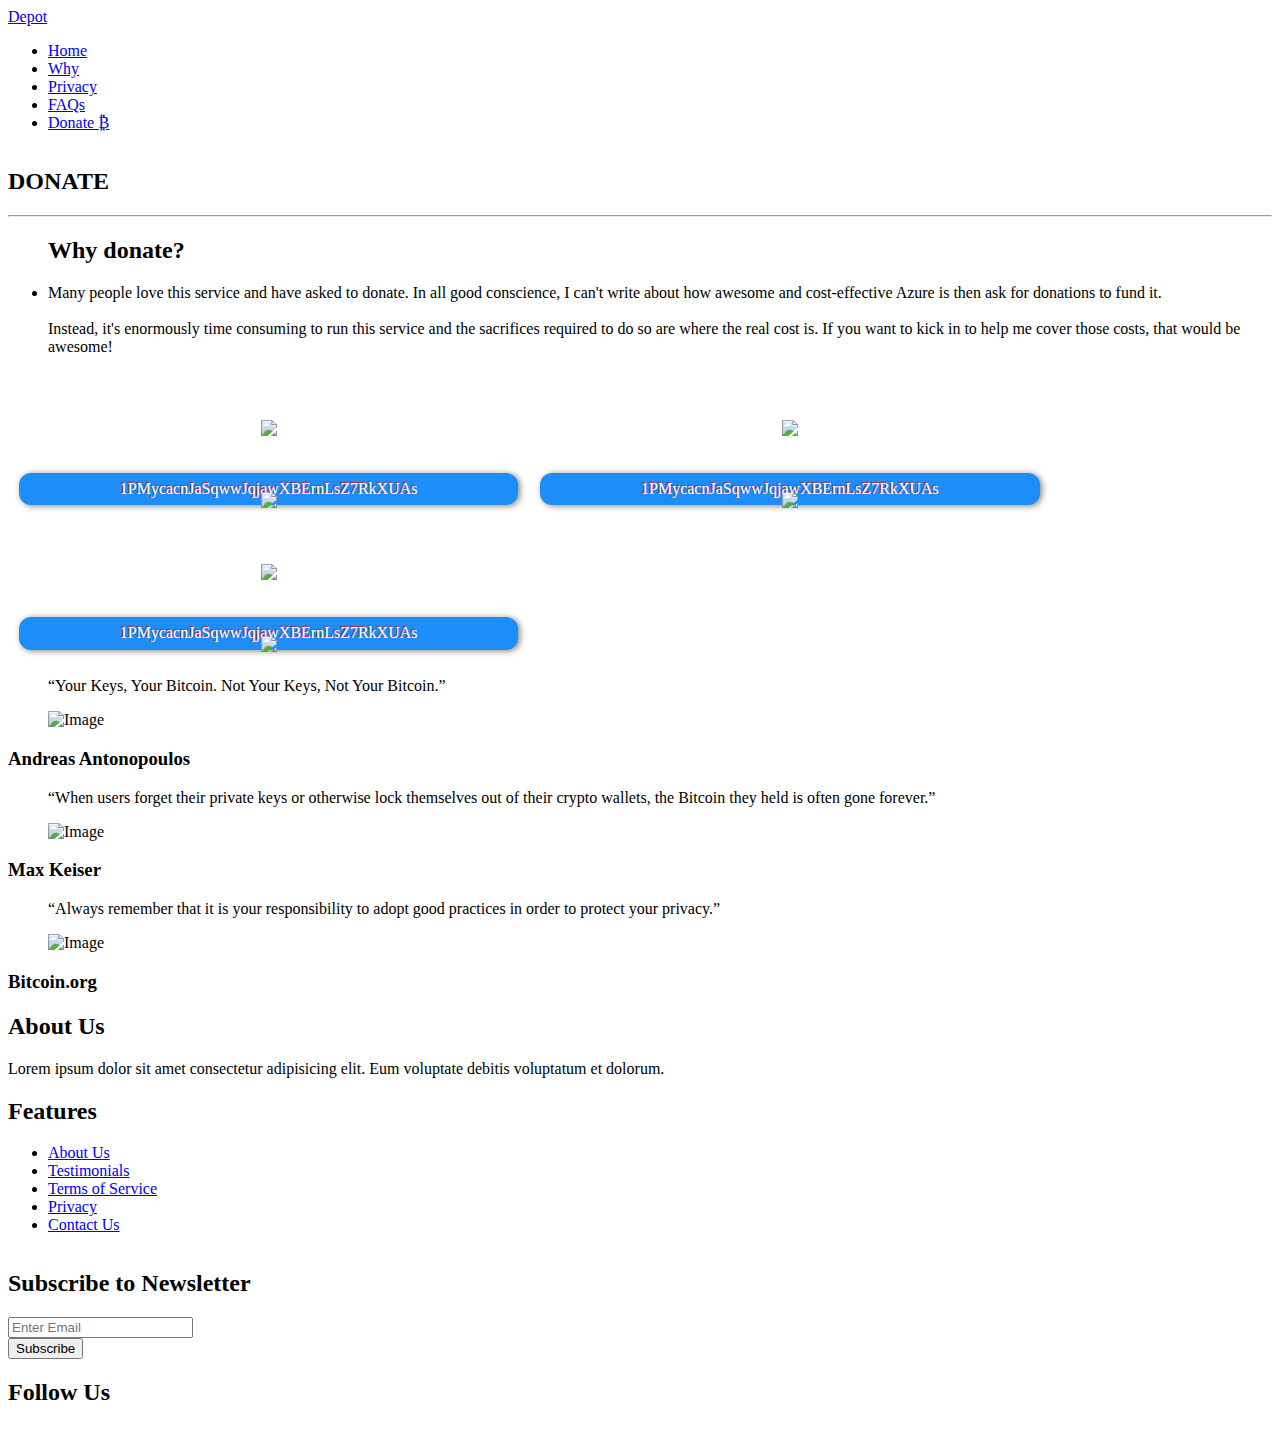
==== Donate.html @ 4fc1529d "commit donate.html" ====
<!doctype html>
<html lang="en">

  <head>
    <title>Depot &mdash;Website Template by Colorlib</title>
    <meta charset="utf-8">
    <meta name="viewport" content="width=device-width, initial-scale=1, shrink-to-fit=no">
    

    <link href="https://fonts.googleapis.com/css?family=Raleway:200,400,700&display=swap" rel="stylesheet">

    <link rel="stylesheet" href="fonts/icomoon/style.css">

    <link rel="stylesheet" href="css/bootstrap.min.css">
    <link rel="stylesheet" href="css/jquery.fancybox.min.css">
    <link rel="stylesheet" href="css/owl.carousel.min.css">
    <link rel="stylesheet" href="css/owl.theme.default.min.css">
    <link rel="stylesheet" href="fonts/flaticon/font/flaticon.css">
    <link rel="stylesheet" href="css/aos.css">

    <!-- MAIN CSS -->
    <link rel="stylesheet" href="css/style.css">


<style> 
.stitched {
   padding: 2px;
   margin: -35px;
   background: #1D8DF9;
   color: #fff;
   font-size: 16px;
   font-weight: bold;
   line-height: 1.3em;
   
   border-radius: 8px;
   box-shadow: 0 0 0 4px #1D8DF9, 2px 1px 6px 4px rgba(10, 10, 0, 0.5);
   text-shadow: -1px -1px #aa3030;
   font-weight: normal;
}

.column {
  float: left;
  width: 33.33%;
  padding: 50px;
  text-align: center;
}

.column img {
  margin-top: -130px;
}


.row:after {
  content: "";
  display: table;
  clear: both;
}
</style>
  </head>


  <body data-spy="scroll" data-target=".site-navbar-target" data-offset="300">

    

    <div class="site-wrap" id="donate">

      <div class="site-mobile-menu site-navbar-target">
        <div class="site-mobile-menu-header">
          <div class="site-mobile-menu-close mt-3">
            <span class="icon-close2 js-menu-toggle"></span>
          </div>
        </div>
        <div class="site-mobile-menu-body"></div>
      </div>

      <header class="site-navbar js-sticky-header site-navbar-target" role="banner">

        <div class="container">
          <div class="row align-items-center position-relative">


            <div class="site-logo">
              <a href="index.html" class="text-black"><span class="text-primary">Depot</a>
            </div>

            <div class="col-12">
              <nav class="site-navigation text-right ml-auto " role="navigation">

                <ul class="site-menu main-menu js-clone-nav ml-auto d-none d-lg-block">
                  <li><a href="index.html" class="nav-link">Home</a></li>


                  <li>
                    <a href="why.html" class="nav-link">Why</a>
                    
                  </li>

                  <li><a href="privacy.html" class="nav-link">Privacy</a></li>

                  <li><a href="FAQs.html" class="nav-link">FAQs</a></li>

                  <li><a href="#donate" class="nav-link">Donate &#8383 </a> <i class="fa fa-bitcoin"></i> </li>
                </ul>
              </nav>

            </div>

            <div class="toggle-button d-inline-block d-lg-none"><a href="#" class="site-menu-toggle py-5 js-menu-toggle text-black"><span class="icon-menu h3"></span></a></div>

          </div>
        </div>

      </header>


	<div class="container">

            <div class="col-lg-11 mr-auto p-lg-5 mt-4 mt-lg-0 order-lg-1" data-aos="fade-right" data-aos-delay="">



		<h2 class="mb-4 text-black">DONATE</h2>

		<hr>
		<ul class="ul-check primary list-unstyled mt-5">
		<h2 class="mb-4 text-black">Why donate?</h2>
                <li>Many people love this service and have asked to donate. In all good conscience, I can't write about how awesome and cost-effective Azure is then ask for donations to fund it.
		</br>
		</br>
		Instead, it's enormously time consuming to run this service and the sacrifices required to do so are where the real cost is. If you want to kick in to help me cover those costs, that would be awesome!

		</li>
  

          </div>

		<div class="row"> 
		  <div class="column">
		  <img src="images/img_snow.jpg" style="width:50%">
		</br>
		</br>
		</br>
		</br>
		  <img src="images/bitcoin.jpg" style="width:50%">
		<div class="stitched">

		1PMycacnJaSqwwJqjawXBErnLsZ7RkXUAs

		</div>
		  </div>
		  <div class="column">
		  <img src="images/img_snow.jpg" style="width:50%">
		</br>
		</br>
		</br>
		</br>
		  <img src="images/ethereum.jpg" style="width:50%">
		<div class="stitched">

		1PMycacnJaSqwwJqjawXBErnLsZ7RkXUAs

		</div>

		  </div>  
		  <div class="column">
		  <img src="images/img_snow.jpg" style="width:50%">
		</br>
		</br>
		</br>
		</br>
		  <img src="images/ripple.jpg" style="width:50%">
		<div class="stitched">

		1PMycacnJaSqwwJqjawXBErnLsZ7RkXUAs

		</div>
		</div>
		  </div>
		</div>

            </div>





      <div class="site-section bg-light block-13" id="Professional Advice" data-aos="fade">
        <div class="container">


          <div class="owl-carousel nonloop-block-13">
            <div>
              <div class="block-testimony-1 text-center">

                <blockquote class="mb-4">
                  <p>&ldquo;Your Keys, Your Bitcoin. Not Your Keys, Not Your Bitcoin.&rdquo;</p>
                </blockquote>

                <figure>
                  <img src="images/person_1.jpg" alt="Image" class="img-fluid rounded-circle mx-auto">
                </figure>
                <h3 class="font-size-20 text-black">Andreas Antonopoulos</h3>
              </div>
            </div>

            <div>
              <div class="block-testimony-1 text-center">
                <blockquote class="mb-4">
                  <p>&ldquo;When users forget their private keys or otherwise lock themselves out of their crypto wallets, the Bitcoin they held is often gone forever.&rdquo;</p>
                </blockquote>
                <figure>
                  <img src="images/person_2.jpg" alt="Image" class="img-fluid rounded-circle mx-auto">
                </figure>
                <h3 class="font-size-20 mb-4 text-black">Max Keiser</h3>

              </div>
            </div>

            <div>
              <div class="block-testimony-1 text-center">


                <blockquote class="mb-4">
                  <p>&ldquo;Always remember that it is your responsibility to adopt good practices in order to protect your privacy.&rdquo;</p>
                </blockquote>

                <figure>
                  <img src="images/person_3.jpg" alt="Image" class="img-fluid rounded-circle mx-auto">
                </figure>
                <h3 class="font-size-20 text-black">Bitcoin.org</h3>


              </div>
            </div>


          </div>

        </div>
      </div>

    



    <footer class="site-footer">
      <div class="container">
        <div class="row">
          <div class="col-md-6">
            <div class="row">
              <div class="col-md-7">
                <h2 class="footer-heading mb-4">About Us</h2>
                <p>Lorem ipsum dolor sit amet consectetur adipisicing elit. Eum voluptate debitis voluptatum et dolorum.</p>
              </div>
              <div class="col-md-4 ml-auto">
                <h2 class="footer-heading mb-4">Features</h2>
                <ul class="list-unstyled">
                  <li><a href="#">About Us</a></li>
                  <li><a href="#">Testimonials</a></li>
                  <li><a href="#">Terms of Service</a></li>
                  <li><a href="#">Privacy</a></li>
                  <li><a href="#">Contact Us</a></li>
                </ul>
              </div>

            </div>
          </div>
          <div class="col-md-4 ml-auto">

            <div class="mb-5">
              <h2 class="footer-heading mb-4">Subscribe to Newsletter</h2>
              <form action="#" method="post" class="footer-suscribe-form">
                <div class="input-group mb-3">
                  <input type="text" class="form-control border-secondary text-white bg-transparent" placeholder="Enter Email" aria-label="Enter Email" aria-describedby="button-addon2">
                  <div class="input-group-append">
                    <button class="btn btn-primary text-white" type="button" id="button-addon2">Subscribe</button>
                  </div>
                </div>
            </div>


            <h2 class="footer-heading mb-4">Follow Us</h2>
            <a href="#about-section" class="smoothscroll pl-0 pr-3"><span class="icon-facebook"></span></a>
            <a href="#" class="pl-3 pr-3"><span class="icon-twitter"></span></a>
            <a href="#" class="pl-3 pr-3"><span class="icon-instagram"></span></a>
            <a href="#" class="pl-3 pr-3"><span class="icon-linkedin"></span></a>
            </form>
          </div>
        </div>
        
    </footer>

    </div>

    <script src="js/jquery-3.3.1.min.js"></script>
    <script src="js/popper.min.js"></script>
    <script src="js/bootstrap.min.js"></script>
    <script src="js/owl.carousel.min.js"></script>
    <script src="js/jquery.sticky.js"></script>
    <script src="js/jquery.waypoints.min.js"></script>
    <script src="js/jquery.animateNumber.min.js"></script>
    <script src="js/jquery.fancybox.min.js"></script>
    <script src="js/jquery.easing.1.3.js"></script>
    <script src="js/aos.js"></script>

    <script src="js/main.js"></script>


  </body>

</html>
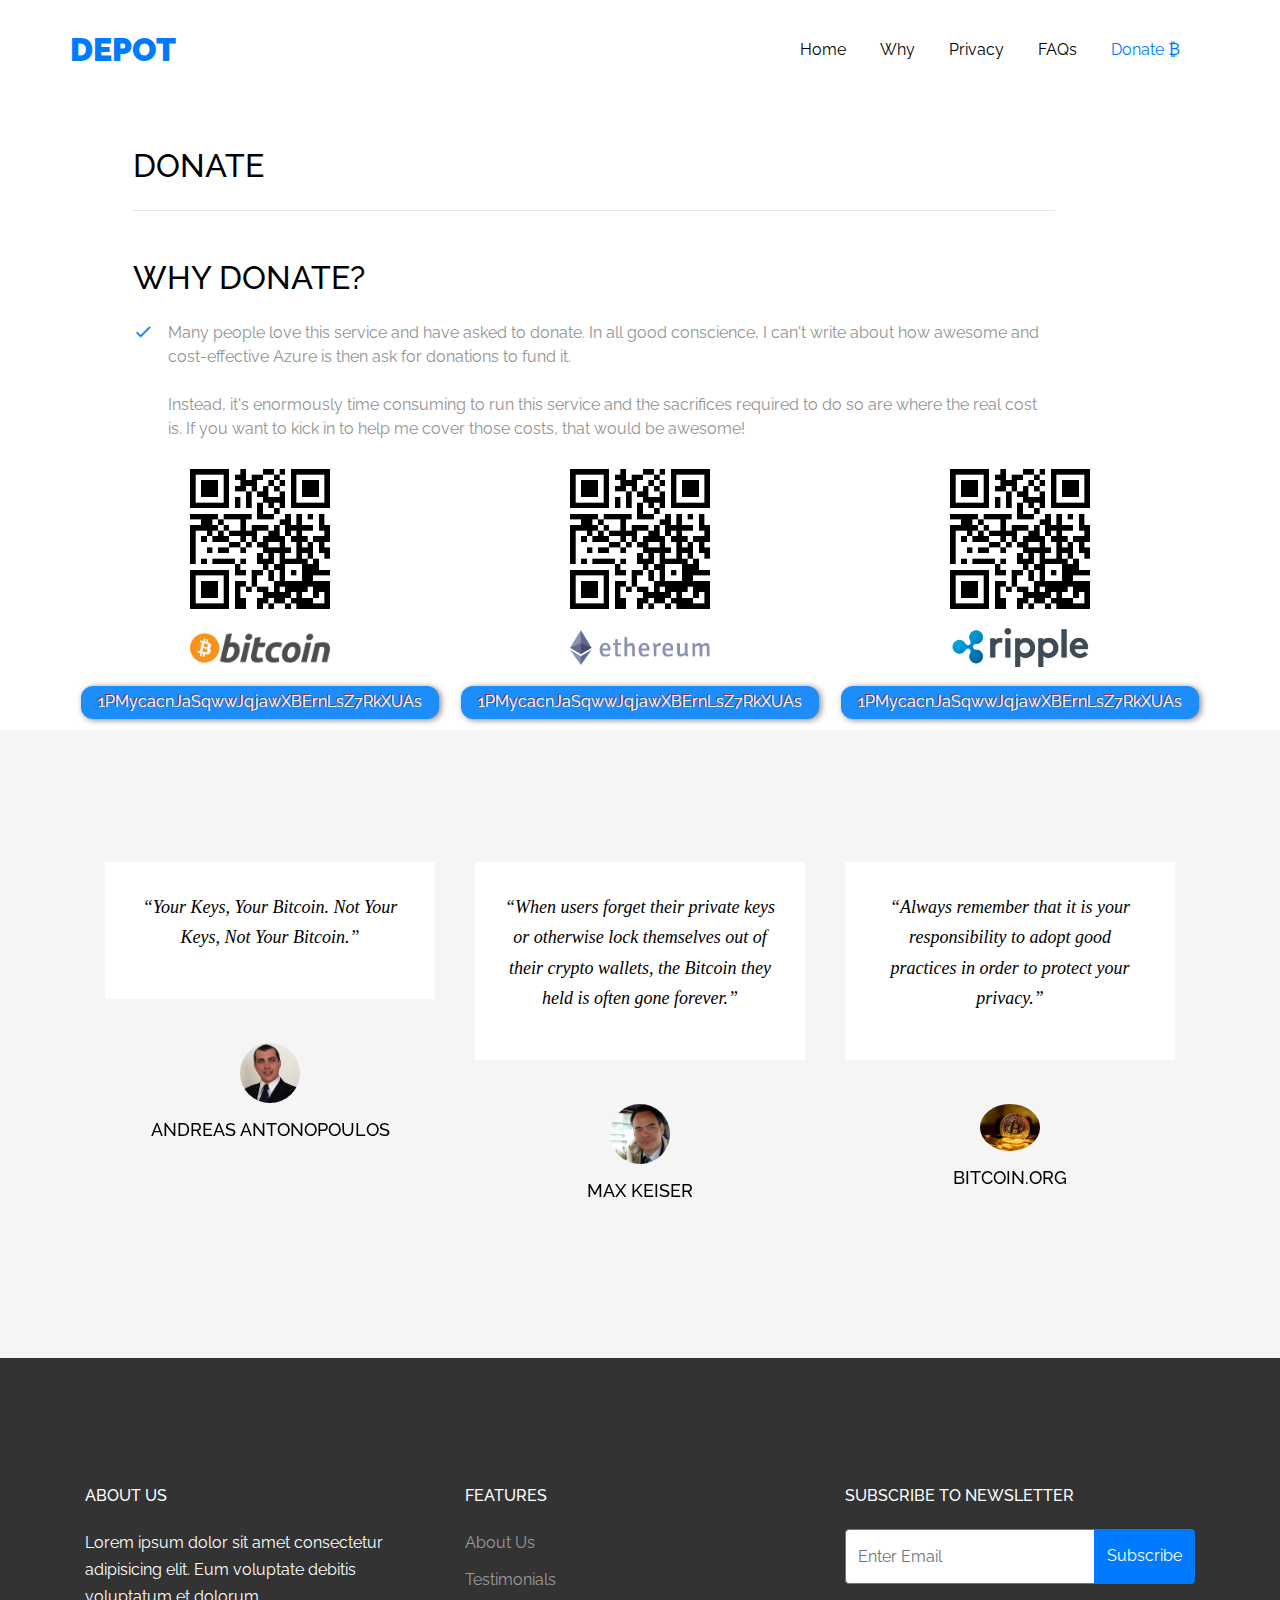
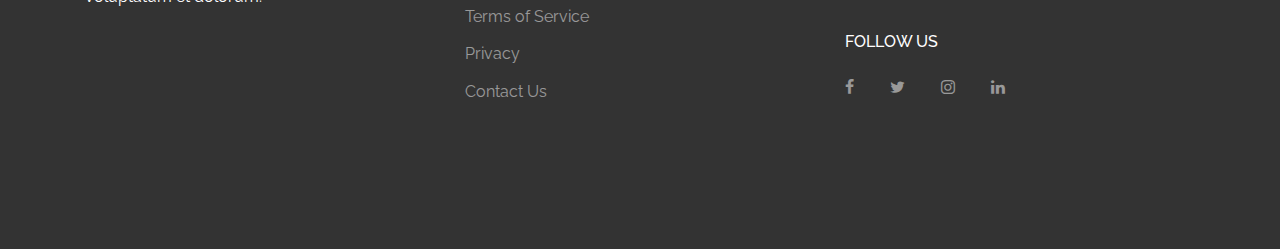
==== commit 00019621: "Add files via upload" ====
--- a/Donate.html
+++ b/Donate.html
@@ -1,315 +1,315 @@
-
-
-
-<!doctype html>
-<html lang="en">
-
-  <head>
-    <title>Depot &mdash;Website Template by Colorlib</title>
-    <meta charset="utf-8">
-    <meta name="viewport" content="width=device-width, initial-scale=1, shrink-to-fit=no">
-    
-
-    <link href="https://fonts.googleapis.com/css?family=Raleway:200,400,700&display=swap" rel="stylesheet">
-
-    <link rel="stylesheet" href="fonts/icomoon/style.css">
-
-    <link rel="stylesheet" href="css/bootstrap.min.css">
-    <link rel="stylesheet" href="css/jquery.fancybox.min.css">
-    <link rel="stylesheet" href="css/owl.carousel.min.css">
-    <link rel="stylesheet" href="css/owl.theme.default.min.css">
-    <link rel="stylesheet" href="fonts/flaticon/font/flaticon.css">
-    <link rel="stylesheet" href="css/aos.css">
-
-    <!-- MAIN CSS -->
-    <link rel="stylesheet" href="css/style.css">
-
-
-<style> 
-.stitched {
-   padding: 2px;
-   margin: -35px;
-   background: #1D8DF9;
-   color: #fff;
-   font-size: 16px;
-   font-weight: bold;
-   line-height: 1.3em;
-   
-   border-radius: 8px;
-   box-shadow: 0 0 0 4px #1D8DF9, 2px 1px 6px 4px rgba(10, 10, 0, 0.5);
-   text-shadow: -1px -1px #aa3030;
-   font-weight: normal;
-}
-
-.column {
-  float: left;
-  width: 33.33%;
-  padding: 50px;
-  text-align: center;
-}
-
-.column img {
-  margin-top: -130px;
-}
-
-
-.row:after {
-  content: "";
-  display: table;
-  clear: both;
-}
-</style>
-  </head>
-
-
-  <body data-spy="scroll" data-target=".site-navbar-target" data-offset="300">
-
-    
-
-    <div class="site-wrap" id="donate">
-
-      <div class="site-mobile-menu site-navbar-target">
-        <div class="site-mobile-menu-header">
-          <div class="site-mobile-menu-close mt-3">
-            <span class="icon-close2 js-menu-toggle"></span>
-          </div>
-        </div>
-        <div class="site-mobile-menu-body"></div>
-      </div>
-
-      <header class="site-navbar js-sticky-header site-navbar-target" role="banner">
-
-        <div class="container">
-          <div class="row align-items-center position-relative">
-
-
-            <div class="site-logo">
-              <a href="index.html" class="text-black"><span class="text-primary">Depot</a>
-            </div>
-
-            <div class="col-12">
-              <nav class="site-navigation text-right ml-auto " role="navigation">
-
-                <ul class="site-menu main-menu js-clone-nav ml-auto d-none d-lg-block">
-                  <li><a href="index.html" class="nav-link">Home</a></li>
-
-
-                  <li>
-                    <a href="why.html" class="nav-link">Why</a>
-                    
-                  </li>
-
-                  <li><a href="privacy.html" class="nav-link">Privacy</a></li>
-
-                  <li><a href="FAQs.html" class="nav-link">FAQs</a></li>
-
-                  <li><a href="#donate" class="nav-link">Donate &#8383 </a> <i class="fa fa-bitcoin"></i> </li>
-                </ul>
-              </nav>
-
-            </div>
-
-            <div class="toggle-button d-inline-block d-lg-none"><a href="#" class="site-menu-toggle py-5 js-menu-toggle text-black"><span class="icon-menu h3"></span></a></div>
-
-          </div>
-        </div>
-
-      </header>
-
-
-	<div class="container">
-
-            <div class="col-lg-11 mr-auto p-lg-5 mt-4 mt-lg-0 order-lg-1" data-aos="fade-right" data-aos-delay="">
-
-
-
-		<h2 class="mb-4 text-black">DONATE</h2>
-
-		<hr>
-		<ul class="ul-check primary list-unstyled mt-5">
-		<h2 class="mb-4 text-black">Why donate?</h2>
-                <li>Many people love this service and have asked to donate. In all good conscience, I can't write about how awesome and cost-effective Azure is then ask for donations to fund it.
-		</br>
-		</br>
-		Instead, it's enormously time consuming to run this service and the sacrifices required to do so are where the real cost is. If you want to kick in to help me cover those costs, that would be awesome!
-
-		</li>
-  
-
-          </div>
-
-		<div class="row"> 
-		  <div class="column">
-		  <img src="images/img_snow.jpg" style="width:50%">
-		</br>
-		</br>
-		</br>
-		</br>
-		  <img src="images/bitcoin.jpg" style="width:50%">
-		<div class="stitched">
-
-		1PMycacnJaSqwwJqjawXBErnLsZ7RkXUAs
-
-		</div>
-		  </div>
-		  <div class="column">
-		  <img src="images/img_snow.jpg" style="width:50%">
-		</br>
-		</br>
-		</br>
-		</br>
-		  <img src="images/ethereum.jpg" style="width:50%">
-		<div class="stitched">
-
-		1PMycacnJaSqwwJqjawXBErnLsZ7RkXUAs
-
-		</div>
-
-		  </div>  
-		  <div class="column">
-		  <img src="images/img_snow.jpg" style="width:50%">
-		</br>
-		</br>
-		</br>
-		</br>
-		  <img src="images/ripple.jpg" style="width:50%">
-		<div class="stitched">
-
-		1PMycacnJaSqwwJqjawXBErnLsZ7RkXUAs
-
-		</div>
-		</div>
-		  </div>
-		</div>
-
-            </div>
-
-
-
-
-
-      <div class="site-section bg-light block-13" id="Professional Advice" data-aos="fade">
-        <div class="container">
-
-
-          <div class="owl-carousel nonloop-block-13">
-            <div>
-              <div class="block-testimony-1 text-center">
-
-                <blockquote class="mb-4">
-                  <p>&ldquo;Your Keys, Your Bitcoin. Not Your Keys, Not Your Bitcoin.&rdquo;</p>
-                </blockquote>
-
-                <figure>
-                  <img src="images/person_1.jpg" alt="Image" class="img-fluid rounded-circle mx-auto">
-                </figure>
-                <h3 class="font-size-20 text-black">Andreas Antonopoulos</h3>
-              </div>
-            </div>
-
-            <div>
-              <div class="block-testimony-1 text-center">
-                <blockquote class="mb-4">
-                  <p>&ldquo;When users forget their private keys or otherwise lock themselves out of their crypto wallets, the Bitcoin they held is often gone forever.&rdquo;</p>
-                </blockquote>
-                <figure>
-                  <img src="images/person_2.jpg" alt="Image" class="img-fluid rounded-circle mx-auto">
-                </figure>
-                <h3 class="font-size-20 mb-4 text-black">Max Keiser</h3>
-
-              </div>
-            </div>
-
-            <div>
-              <div class="block-testimony-1 text-center">
-
-
-                <blockquote class="mb-4">
-                  <p>&ldquo;Always remember that it is your responsibility to adopt good practices in order to protect your privacy.&rdquo;</p>
-                </blockquote>
-
-                <figure>
-                  <img src="images/person_3.jpg" alt="Image" class="img-fluid rounded-circle mx-auto">
-                </figure>
-                <h3 class="font-size-20 text-black">Bitcoin.org</h3>
-
-
-              </div>
-            </div>
-
-
-          </div>
-
-        </div>
-      </div>
-
-    
-
-
-
-    <footer class="site-footer">
-      <div class="container">
-        <div class="row">
-          <div class="col-md-6">
-            <div class="row">
-              <div class="col-md-7">
-                <h2 class="footer-heading mb-4">About Us</h2>
-                <p>Lorem ipsum dolor sit amet consectetur adipisicing elit. Eum voluptate debitis voluptatum et dolorum.</p>
-              </div>
-              <div class="col-md-4 ml-auto">
-                <h2 class="footer-heading mb-4">Features</h2>
-                <ul class="list-unstyled">
-                  <li><a href="#">About Us</a></li>
-                  <li><a href="#">Testimonials</a></li>
-                  <li><a href="#">Terms of Service</a></li>
-                  <li><a href="#">Privacy</a></li>
-                  <li><a href="#">Contact Us</a></li>
-                </ul>
-              </div>
-
-            </div>
-          </div>
-          <div class="col-md-4 ml-auto">
-
-            <div class="mb-5">
-              <h2 class="footer-heading mb-4">Subscribe to Newsletter</h2>
-              <form action="#" method="post" class="footer-suscribe-form">
-                <div class="input-group mb-3">
-                  <input type="text" class="form-control border-secondary text-white bg-transparent" placeholder="Enter Email" aria-label="Enter Email" aria-describedby="button-addon2">
-                  <div class="input-group-append">
-                    <button class="btn btn-primary text-white" type="button" id="button-addon2">Subscribe</button>
-                  </div>
-                </div>
-            </div>
-
-
-            <h2 class="footer-heading mb-4">Follow Us</h2>
-            <a href="#about-section" class="smoothscroll pl-0 pr-3"><span class="icon-facebook"></span></a>
-            <a href="#" class="pl-3 pr-3"><span class="icon-twitter"></span></a>
-            <a href="#" class="pl-3 pr-3"><span class="icon-instagram"></span></a>
-            <a href="#" class="pl-3 pr-3"><span class="icon-linkedin"></span></a>
-            </form>
-          </div>
-        </div>
-        
-    </footer>
-
-    </div>
-
-    <script src="js/jquery-3.3.1.min.js"></script>
-    <script src="js/popper.min.js"></script>
-    <script src="js/bootstrap.min.js"></script>
-    <script src="js/owl.carousel.min.js"></script>
-    <script src="js/jquery.sticky.js"></script>
-    <script src="js/jquery.waypoints.min.js"></script>
-    <script src="js/jquery.animateNumber.min.js"></script>
-    <script src="js/jquery.fancybox.min.js"></script>
-    <script src="js/jquery.easing.1.3.js"></script>
-    <script src="js/aos.js"></script>
-
-    <script src="js/main.js"></script>
-
-
-  </body>
-
-</html>
+
+
+
+<!doctype html>
+<html lang="en">
+
+  <head>
+    <title>Depot &mdash;Website Template by Colorlib</title>
+    <meta charset="utf-8">
+    <meta name="viewport" content="width=device-width, initial-scale=1, shrink-to-fit=no">
+    
+
+    <link href="https://fonts.googleapis.com/css?family=Raleway:200,400,700&display=swap" rel="stylesheet">
+
+    <link rel="stylesheet" href="fonts/icomoon/style.css">
+
+    <link rel="stylesheet" href="css/bootstrap.min.css">
+    <link rel="stylesheet" href="css/jquery.fancybox.min.css">
+    <link rel="stylesheet" href="css/owl.carousel.min.css">
+    <link rel="stylesheet" href="css/owl.theme.default.min.css">
+    <link rel="stylesheet" href="fonts/flaticon/font/flaticon.css">
+    <link rel="stylesheet" href="css/aos.css">
+
+    <!-- MAIN CSS -->
+    <link rel="stylesheet" href="css/style.css">
+
+
+<style> 
+.stitched {
+   padding: 2px;
+   margin: -35px;
+   background: #1D8DF9;
+   color: #fff;
+   font-size: 16px;
+   font-weight: bold;
+   line-height: 1.3em;
+   
+   border-radius: 8px;
+   box-shadow: 0 0 0 4px #1D8DF9, 2px 1px 6px 4px rgba(10, 10, 0, 0.5);
+   text-shadow: -1px -1px #aa3030;
+   font-weight: normal;
+}
+
+.column {
+  float: left;
+  width: 33.33%;
+  padding: 50px;
+  text-align: center;
+}
+
+.column img {
+  margin-top: -130px;
+}
+
+
+.row:after {
+  content: "";
+  display: table;
+  clear: both;
+}
+</style>
+  </head>
+
+
+  <body data-spy="scroll" data-target=".site-navbar-target" data-offset="300">
+
+    
+
+    <div class="site-wrap" id="donate">
+
+      <div class="site-mobile-menu site-navbar-target">
+        <div class="site-mobile-menu-header">
+          <div class="site-mobile-menu-close mt-3">
+            <span class="icon-close2 js-menu-toggle"></span>
+          </div>
+        </div>
+        <div class="site-mobile-menu-body"></div>
+      </div>
+
+      <header class="site-navbar js-sticky-header site-navbar-target" role="banner">
+
+        <div class="container">
+          <div class="row align-items-center position-relative">
+
+
+            <div class="site-logo">
+              <a href="index.html" class="text-black"><span class="text-primary">Depot</a>
+            </div>
+
+            <div class="col-12">
+              <nav class="site-navigation text-right ml-auto " role="navigation">
+
+                <ul class="site-menu main-menu js-clone-nav ml-auto d-none d-lg-block">
+                  <li><a href="index.html" class="nav-link">Home</a></li>
+
+
+                  <li>
+                    <a href="why.html" class="nav-link">Why</a>
+                    
+                  </li>
+
+                  <li><a href="privacy.html" class="nav-link">Privacy</a></li>
+
+                  <li><a href="FAQs.html" class="nav-link">FAQs</a></li>
+
+                  <li><a href="#donate" class="nav-link">Donate &#8383 </a> <i class="fa fa-bitcoin"></i> </li>
+                </ul>
+              </nav>
+
+            </div>
+
+            <div class="toggle-button d-inline-block d-lg-none"><a href="#" class="site-menu-toggle py-5 js-menu-toggle text-black"><span class="icon-menu h3"></span></a></div>
+
+          </div>
+        </div>
+
+      </header>
+
+
+	<div class="container">+
+            <div class="col-lg-11 mr-auto p-lg-5 mt-4 mt-lg-0 order-lg-1" data-aos="fade-right" data-aos-delay="">
+
+
+
+		<h2 class="mb-4 text-black">DONATE</h2>
+
+		<hr>
+		<ul class="ul-check primary list-unstyled mt-5">
+		<h2 class="mb-4 text-black">Why donate?</h2>
+                <li>Many people love this service and have asked to donate. In all good conscience, I can't write about how awesome and cost-effective Azure is then ask for donations to fund it.
+		</br>
+		</br>
+		Instead, it's enormously time consuming to run this service and the sacrifices required to do so are where the real cost is. If you want to kick in to help me cover those costs, that would be awesome!
+
+		</li>
+  
+
+          </div>
+
+		<div class="row"> 
+		  <div class="column">
+		  <img src="images/img_snow.jpg" style="width:50%">
+		</br>
+		</br>
+		</br>
+		</br>
+		  <img src="images/bitcoin.jpg" style="width:50%">
+		<div class="stitched">
+
+		1PMycacnJaSqwwJqjawXBErnLsZ7RkXUAs
+
+		</div>
+		  </div>
+		  <div class="column">
+		  <img src="images/img_snow.jpg" style="width:50%">
+		</br>
+		</br>
+		</br>
+		</br>
+		  <img src="images/ethereum.jpg" style="width:50%">
+		<div class="stitched">
+
+		1PMycacnJaSqwwJqjawXBErnLsZ7RkXUAs
+
+		</div>+
+		  </div>  
+		  <div class="column">
+		  <img src="images/img_snow.jpg" style="width:50%">
+		</br>
+		</br>
+		</br>
+		</br>
+		  <img src="images/ripple.jpg" style="width:50%">
+		<div class="stitched">
+
+		1PMycacnJaSqwwJqjawXBErnLsZ7RkXUAs
+
+		</div>
+		</div>
+		  </div>
+		</div>
+
+            </div>
+
+
+
++
+      <div class="site-section bg-light block-13" id="Professional Advice" data-aos="fade">
+        <div class="container">
+
+
+          <div class="owl-carousel nonloop-block-13">
+            <div>
+              <div class="block-testimony-1 text-center">
+
+                <blockquote class="mb-4">
+                  <p>&ldquo;Your Keys, Your Bitcoin. Not Your Keys, Not Your Bitcoin.&rdquo;</p>
+                </blockquote>
+
+                <figure>
+                  <img src="images/person_1.jpg" alt="Image" class="img-fluid rounded-circle mx-auto">
+                </figure>
+                <h3 class="font-size-20 text-black">Andreas Antonopoulos</h3>
+              </div>
+            </div>
+
+            <div>
+              <div class="block-testimony-1 text-center">
+                <blockquote class="mb-4">
+                  <p>&ldquo;When users forget their private keys or otherwise lock themselves out of their crypto wallets, the Bitcoin they held is often gone forever.&rdquo;</p>
+                </blockquote>
+                <figure>
+                  <img src="images/person_2.jpg" alt="Image" class="img-fluid rounded-circle mx-auto">
+                </figure>
+                <h3 class="font-size-20 mb-4 text-black">Max Keiser</h3>
+
+              </div>
+            </div>
+
+            <div>
+              <div class="block-testimony-1 text-center">
+
+
+                <blockquote class="mb-4">
+                  <p>&ldquo;Always remember that it is your responsibility to adopt good practices in order to protect your privacy.&rdquo;</p>
+                </blockquote>
+
+                <figure>
+                  <img src="images/person_3.jpg" alt="Image" class="img-fluid rounded-circle mx-auto">
+                </figure>
+                <h3 class="font-size-20 text-black">Bitcoin.org</h3>
+
+
+              </div>
+            </div>
+
+
+          </div>
+
+        </div>
+      </div>
+
+    
+
+
+
+    <footer class="site-footer">
+      <div class="container">
+        <div class="row">
+          <div class="col-md-6">
+            <div class="row">
+              <div class="col-md-7">
+                <h2 class="footer-heading mb-4">About Us</h2>
+                <p>Lorem ipsum dolor sit amet consectetur adipisicing elit. Eum voluptate debitis voluptatum et dolorum.</p>
+              </div>
+              <div class="col-md-4 ml-auto">
+                <h2 class="footer-heading mb-4">Features</h2>
+                <ul class="list-unstyled">
+                  <li><a href="#">About Us</a></li>
+                  <li><a href="#">Testimonials</a></li>
+                  <li><a href="#">Terms of Service</a></li>
+                  <li><a href="#">Privacy</a></li>
+                  <li><a href="#">Contact Us</a></li>
+                </ul>
+              </div>
+
+            </div>
+          </div>
+          <div class="col-md-4 ml-auto">
+
+            <div class="mb-5">
+              <h2 class="footer-heading mb-4">Subscribe to Newsletter</h2>
+              <form action="#" method="post" class="footer-suscribe-form">
+                <div class="input-group mb-3">
+                  <input type="text" class="form-control border-secondary text-white bg-transparent" placeholder="Enter Email" aria-label="Enter Email" aria-describedby="button-addon2">
+                  <div class="input-group-append">
+                    <button class="btn btn-primary text-white" type="button" id="button-addon2">Subscribe</button>
+                  </div>
+                </div>
+            </div>
+
+
+            <h2 class="footer-heading mb-4">Follow Us</h2>
+            <a href="#about-section" class="smoothscroll pl-0 pr-3"><span class="icon-facebook"></span></a>
+            <a href="#" class="pl-3 pr-3"><span class="icon-twitter"></span></a>
+            <a href="#" class="pl-3 pr-3"><span class="icon-instagram"></span></a>
+            <a href="#" class="pl-3 pr-3"><span class="icon-linkedin"></span></a>
+            </form>
+          </div>
+        </div>
+        
+    </footer>
+
+    </div>
+
+    <script src="js/jquery-3.3.1.min.js"></script>
+    <script src="js/popper.min.js"></script>
+    <script src="js/bootstrap.min.js"></script>
+    <script src="js/owl.carousel.min.js"></script>
+    <script src="js/jquery.sticky.js"></script>
+    <script src="js/jquery.waypoints.min.js"></script>
+    <script src="js/jquery.animateNumber.min.js"></script>
+    <script src="js/jquery.fancybox.min.js"></script>
+    <script src="js/jquery.easing.1.3.js"></script>
+    <script src="js/aos.js"></script>
+
+    <script src="js/main.js"></script>
+
+
+  </body>
+
+</html>
--- a/fonts/icomoon/style.css
+++ b/fonts/icomoon/style.css
@@ -0,0 +1,4919 @@
+@font-face {
+  font-family: 'icomoon';
+  src:  url('fonts/icomoon.eot?10si43');
+  src:  url('fonts/icomoon.eot?10si43#iefix') format('embedded-opentype'),
+    url('fonts/icomoon.ttf?10si43') format('truetype'),
+    url('fonts/icomoon.woff?10si43') format('woff'),
+    url('fonts/icomoon.svg?10si43#icomoon') format('svg');
+  font-weight: normal;
+  font-style: normal;
+}
+
+[class^="icon-"], [class*=" icon-"] {
+  /* use !important to prevent issues with browser extensions that change fonts */
+  font-family: 'icomoon' !important;
+  speak: none;
+  font-style: normal;
+  font-weight: normal;
+  font-variant: normal;
+  text-transform: none;
+  line-height: 1;
+
+  /* Better Font Rendering =========== */
+  -webkit-font-smoothing: antialiased;
+  -moz-osx-font-smoothing: grayscale;
+}
+
+.icon-asterisk:before {
+  content: "\f069";
+}
+.icon-plus:before {
+  content: "\f067";
+}
+.icon-question:before {
+  content: "\f128";
+}
+.icon-minus:before {
+  content: "\f068";
+}
+.icon-glass:before {
+  content: "\f000";
+}
+.icon-music:before {
+  content: "\f001";
+}
+.icon-search:before {
+  content: "\f002";
+}
+.icon-envelope-o:before {
+  content: "\f003";
+}
+.icon-heart:before {
+  content: "\f004";
+}
+.icon-star:before {
+  content: "\f005";
+}
+.icon-star-o:before {
+  content: "\f006";
+}
+.icon-user:before {
+  content: "\f007";
+}
+.icon-film:before {
+  content: "\f008";
+}
+.icon-th-large:before {
+  content: "\f009";
+}
+.icon-th:before {
+  content: "\f00a";
+}
+.icon-th-list:before {
+  content: "\f00b";
+}
+.icon-check:before {
+  content: "\f00c";
+}
+.icon-close:before {
+  content: "\f00d";
+}
+.icon-remove:before {
+  content: "\f00d";
+}
+.icon-times:before {
+  content: "\f00d";
+}
+.icon-search-plus:before {
+  content: "\f00e";
+}
+.icon-search-minus:before {
+  content: "\f010";
+}
+.icon-power-off:before {
+  content: "\f011";
+}
+.icon-signal:before {
+  content: "\f012";
+}
+.icon-cog:before {
+  content: "\f013";
+}
+.icon-gear:before {
+  content: "\f013";
+}
+.icon-trash-o:before {
+  content: "\f014";
+}
+.icon-home:before {
+  content: "\f015";
+}
+.icon-file-o:before {
+  content: "\f016";
+}
+.icon-clock-o:before {
+  content: "\f017";
+}
+.icon-road:before {
+  content: "\f018";
+}
+.icon-download:before {
+  content: "\f019";
+}
+.icon-arrow-circle-o-down:before {
+  content: "\f01a";
+}
+.icon-arrow-circle-o-up:before {
+  content: "\f01b";
+}
+.icon-inbox:before {
+  content: "\f01c";
+}
+.icon-play-circle-o:before {
+  content: "\f01d";
+}
+.icon-repeat:before {
+  content: "\f01e";
+}
+.icon-rotate-right:before {
+  content: "\f01e";
+}
+.icon-refresh:before {
+  content: "\f021";
+}
+.icon-list-alt:before {
+  content: "\f022";
+}
+.icon-lock:before {
+  content: "\f023";
+}
+.icon-flag:before {
+  content: "\f024";
+}
+.icon-headphones:before {
+  content: "\f025";
+}
+.icon-volume-off:before {
+  content: "\f026";
+}
+.icon-volume-down:before {
+  content: "\f027";
+}
+.icon-volume-up:before {
+  content: "\f028";
+}
+.icon-qrcode:before {
+  content: "\f029";
+}
+.icon-barcode:before {
+  content: "\f02a";
+}
+.icon-tag:before {
+  content: "\f02b";
+}
+.icon-tags:before {
+  content: "\f02c";
+}
+.icon-book:before {
+  content: "\f02d";
+}
+.icon-bookmark:before {
+  content: "\f02e";
+}
+.icon-print:before {
+  content: "\f02f";
+}
+.icon-camera:before {
+  content: "\f030";
+}
+.icon-font:before {
+  content: "\f031";
+}
+.icon-bold:before {
+  content: "\f032";
+}
+.icon-italic:before {
+  content: "\f033";
+}
+.icon-text-height:before {
+  content: "\f034";
+}
+.icon-text-width:before {
+  content: "\f035";
+}
+.icon-align-left:before {
+  content: "\f036";
+}
+.icon-align-center:before {
+  content: "\f037";
+}
+.icon-align-right:before {
+  content: "\f038";
+}
+.icon-align-justify:before {
+  content: "\f039";
+}
+.icon-list:before {
+  content: "\f03a";
+}
+.icon-dedent:before {
+  content: "\f03b";
+}
+.icon-outdent:before {
+  content: "\f03b";
+}
+.icon-indent:before {
+  content: "\f03c";
+}
+.icon-video-camera:before {
+  content: "\f03d";
+}
+.icon-image:before {
+  content: "\f03e";
+}
+.icon-photo:before {
+  content: "\f03e";
+}
+.icon-picture-o:before {
+  content: "\f03e";
+}
+.icon-pencil:before {
+  content: "\f040";
+}
+.icon-map-marker:before {
+  content: "\f041";
+}
+.icon-adjust:before {
+  content: "\f042";
+}
+.icon-tint:before {
+  content: "\f043";
+}
+.icon-edit:before {
+  content: "\f044";
+}
+.icon-pencil-square-o:before {
+  content: "\f044";
+}
+.icon-share-square-o:before {
+  content: "\f045";
+}
+.icon-check-square-o:before {
+  content: "\f046";
+}
+.icon-arrows:before {
+  content: "\f047";
+}
+.icon-step-backward:before {
+  content: "\f048";
+}
+.icon-fast-backward:before {
+  content: "\f049";
+}
+.icon-backward:before {
+  content: "\f04a";
+}
+.icon-play:before {
+  content: "\f04b";
+}
+.icon-pause:before {
+  content: "\f04c";
+}
+.icon-stop:before {
+  content: "\f04d";
+}
+.icon-forward:before {
+  content: "\f04e";
+}
+.icon-fast-forward:before {
+  content: "\f050";
+}
+.icon-step-forward:before {
+  content: "\f051";
+}
+.icon-eject:before {
+  content: "\f052";
+}
+.icon-chevron-left:before {
+  content: "\f053";
+}
+.icon-chevron-right:before {
+  content: "\f054";
+}
+.icon-plus-circle:before {
+  content: "\f055";
+}
+.icon-minus-circle:before {
+  content: "\f056";
+}
+.icon-times-circle:before {
+  content: "\f057";
+}
+.icon-check-circle:before {
+  content: "\f058";
+}
+.icon-question-circle:before {
+  content: "\f059";
+}
+.icon-info-circle:before {
+  content: "\f05a";
+}
+.icon-crosshairs:before {
+  content: "\f05b";
+}
+.icon-times-circle-o:before {
+  content: "\f05c";
+}
+.icon-check-circle-o:before {
+  content: "\f05d";
+}
+.icon-ban:before {
+  content: "\f05e";
+}
+.icon-arrow-left:before {
+  content: "\f060";
+}
+.icon-arrow-right:before {
+  content: "\f061";
+}
+.icon-arrow-up:before {
+  content: "\f062";
+}
+.icon-arrow-down:before {
+  content: "\f063";
+}
+.icon-mail-forward:before {
+  content: "\f064";
+}
+.icon-share:before {
+  content: "\f064";
+}
+.icon-expand:before {
+  content: "\f065";
+}
+.icon-compress:before {
+  content: "\f066";
+}
+.icon-exclamation-circle:before {
+  content: "\f06a";
+}
+.icon-gift:before {
+  content: "\f06b";
+}
+.icon-leaf:before {
+  content: "\f06c";
+}
+.icon-fire:before {
+  content: "\f06d";
+}
+.icon-eye:before {
+  content: "\f06e";
+}
+.icon-eye-slash:before {
+  content: "\f070";
+}
+.icon-exclamation-triangle:before {
+  content: "\f071";
+}
+.icon-warning:before {
+  content: "\f071";
+}
+.icon-plane:before {
+  content: "\f072";
+}
+.icon-calendar:before {
+  content: "\f073";
+}
+.icon-random:before {
+  content: "\f074";
+}
+.icon-comment:before {
+  content: "\f075";
+}
+.icon-magnet:before {
+  content: "\f076";
+}
+.icon-chevron-up:before {
+  content: "\f077";
+}
+.icon-chevron-down:before {
+  content: "\f078";
+}
+.icon-retweet:before {
+  content: "\f079";
+}
+.icon-shopping-cart:before {
+  content: "\f07a";
+}
+.icon-folder:before {
+  content: "\f07b";
+}
+.icon-folder-open:before {
+  content: "\f07c";
+}
+.icon-arrows-v:before {
+  content: "\f07d";
+}
+.icon-arrows-h:before {
+  content: "\f07e";
+}
+.icon-bar-chart:before {
+  content: "\f080";
+}
+.icon-bar-chart-o:before {
+  content: "\f080";
+}
+.icon-twitter-square:before {
+  content: "\f081";
+}
+.icon-facebook-square:before {
+  content: "\f082";
+}
+.icon-camera-retro:before {
+  content: "\f083";
+}
+.icon-key:before {
+  content: "\f084";
+}
+.icon-cogs:before {
+  content: "\f085";
+}
+.icon-gears:before {
+  content: "\f085";
+}
+.icon-comments:before {
+  content: "\f086";
+}
+.icon-thumbs-o-up:before {
+  content: "\f087";
+}
+.icon-thumbs-o-down:before {
+  content: "\f088";
+}
+.icon-star-half:before {
+  content: "\f089";
+}
+.icon-heart-o:before {
+  content: "\f08a";
+}
+.icon-sign-out:before {
+  content: "\f08b";
+}
+.icon-linkedin-square:before {
+  content: "\f08c";
+}
+.icon-thumb-tack:before {
+  content: "\f08d";
+}
+.icon-external-link:before {
+  content: "\f08e";
+}
+.icon-sign-in:before {
+  content: "\f090";
+}
+.icon-trophy:before {
+  content: "\f091";
+}
+.icon-github-square:before {
+  content: "\f092";
+}
+.icon-upload:before {
+  content: "\f093";
+}
+.icon-lemon-o:before {
+  content: "\f094";
+}
+.icon-phone:before {
+  content: "\f095";
+}
+.icon-square-o:before {
+  content: "\f096";
+}
+.icon-bookmark-o:before {
+  content: "\f097";
+}
+.icon-phone-square:before {
+  content: "\f098";
+}
+.icon-twitter:before {
+  content: "\f099";
+}
+.icon-facebook:before {
+  content: "\f09a";
+}
+.icon-facebook-f:before {
+  content: "\f09a";
+}
+.icon-github:before {
+  content: "\f09b";
+}
+.icon-unlock:before {
+  content: "\f09c";
+}
+.icon-credit-card:before {
+  content: "\f09d";
+}
+.icon-feed:before {
+  content: "\f09e";
+}
+.icon-rss:before {
+  content: "\f09e";
+}
+.icon-hdd-o:before {
+  content: "\f0a0";
+}
+.icon-bullhorn:before {
+  content: "\f0a1";
+}
+.icon-bell-o:before {
+  content: "\f0a2";
+}
+.icon-certificate:before {
+  content: "\f0a3";
+}
+.icon-hand-o-right:before {
+  content: "\f0a4";
+}
+.icon-hand-o-left:before {
+  content: "\f0a5";
+}
+.icon-hand-o-up:before {
+  content: "\f0a6";
+}
+.icon-hand-o-down:before {
+  content: "\f0a7";
+}
+.icon-arrow-circle-left:before {
+  content: "\f0a8";
+}
+.icon-arrow-circle-right:before {
+  content: "\f0a9";
+}
+.icon-arrow-circle-up:before {
+  content: "\f0aa";
+}
+.icon-arrow-circle-down:before {
+  content: "\f0ab";
+}
+.icon-globe:before {
+  content: "\f0ac";
+}
+.icon-wrench:before {
+  content: "\f0ad";
+}
+.icon-tasks:before {
+  content: "\f0ae";
+}
+.icon-filter:before {
+  content: "\f0b0";
+}
+.icon-briefcase:before {
+  content: "\f0b1";
+}
+.icon-arrows-alt:before {
+  content: "\f0b2";
+}
+.icon-group:before {
+  content: "\f0c0";
+}
+.icon-users:before {
+  content: "\f0c0";
+}
+.icon-chain:before {
+  content: "\f0c1";
+}
+.icon-link:before {
+  content: "\f0c1";
+}
+.icon-cloud:before {
+  content: "\f0c2";
+}
+.icon-flask:before {
+  content: "\f0c3";
+}
+.icon-cut:before {
+  content: "\f0c4";
+}
+.icon-scissors:before {
+  content: "\f0c4";
+}
+.icon-copy:before {
+  content: "\f0c5";
+}
+.icon-files-o:before {
+  content: "\f0c5";
+}
+.icon-paperclip:before {
+  content: "\f0c6";
+}
+.icon-floppy-o:before {
+  content: "\f0c7";
+}
+.icon-save:before {
+  content: "\f0c7";
+}
+.icon-square:before {
+  content: "\f0c8";
+}
+.icon-bars:before {
+  content: "\f0c9";
+}
+.icon-navicon:before {
+  content: "\f0c9";
+}
+.icon-reorder:before {
+  content: "\f0c9";
+}
+.icon-list-ul:before {
+  content: "\f0ca";
+}
+.icon-list-ol:before {
+  content: "\f0cb";
+}
+.icon-strikethrough:before {
+  content: "\f0cc";
+}
+.icon-underline:before {
+  content: "\f0cd";
+}
+.icon-table:before {
+  content: "\f0ce";
+}
+.icon-magic:before {
+  content: "\f0d0";
+}
+.icon-truck:before {
+  content: "\f0d1";
+}
+.icon-pinterest:before {
+  content: "\f0d2";
+}
+.icon-pinterest-square:before {
+  content: "\f0d3";
+}
+.icon-google-plus-square:before {
+  content: "\f0d4";
+}
+.icon-google-plus:before {
+  content: "\f0d5";
+}
+.icon-money:before {
+  content: "\f0d6";
+}
+.icon-caret-down:before {
+  content: "\f0d7";
+}
+.icon-caret-up:before {
+  content: "\f0d8";
+}
+.icon-caret-left:before {
+  content: "\f0d9";
+}
+.icon-caret-right:before {
+  content: "\f0da";
+}
+.icon-columns:before {
+  content: "\f0db";
+}
+.icon-sort:before {
+  content: "\f0dc";
+}
+.icon-unsorted:before {
+  content: "\f0dc";
+}
+.icon-sort-desc:before {
+  content: "\f0dd";
+}
+.icon-sort-down:before {
+  content: "\f0dd";
+}
+.icon-sort-asc:before {
+  content: "\f0de";
+}
+.icon-sort-up:before {
+  content: "\f0de";
+}
+.icon-envelope:before {
+  content: "\f0e0";
+}
+.icon-linkedin:before {
+  content: "\f0e1";
+}
+.icon-rotate-left:before {
+  content: "\f0e2";
+}
+.icon-undo:before {
+  content: "\f0e2";
+}
+.icon-gavel:before {
+  content: "\f0e3";
+}
+.icon-legal:before {
+  content: "\f0e3";
+}
+.icon-dashboard:before {
+  content: "\f0e4";
+}
+.icon-tachometer:before {
+  content: "\f0e4";
+}
+.icon-comment-o:before {
+  content: "\f0e5";
+}
+.icon-comments-o:before {
+  content: "\f0e6";
+}
+.icon-bolt:before {
+  content: "\f0e7";
+}
+.icon-flash:before {
+  content: "\f0e7";
+}
+.icon-sitemap:before {
+  content: "\f0e8";
+}
+.icon-umbrella:before {
+  content: "\f0e9";
+}
+.icon-clipboard:before {
+  content: "\f0ea";
+}
+.icon-paste:before {
+  content: "\f0ea";
+}
+.icon-lightbulb-o:before {
+  content: "\f0eb";
+}
+.icon-exchange:before {
+  content: "\f0ec";
+}
+.icon-cloud-download:before {
+  content: "\f0ed";
+}
+.icon-cloud-upload:before {
+  content: "\f0ee";
+}
+.icon-user-md:before {
+  content: "\f0f0";
+}
+.icon-stethoscope:before {
+  content: "\f0f1";
+}
+.icon-suitcase:before {
+  content: "\f0f2";
+}
+.icon-bell:before {
+  content: "\f0f3";
+}
+.icon-coffee:before {
+  content: "\f0f4";
+}
+.icon-cutlery:before {
+  content: "\f0f5";
+}
+.icon-file-text-o:before {
+  content: "\f0f6";
+}
+.icon-building-o:before {
+  content: "\f0f7";
+}
+.icon-hospital-o:before {
+  content: "\f0f8";
+}
+.icon-ambulance:before {
+  content: "\f0f9";
+}
+.icon-medkit:before {
+  content: "\f0fa";
+}
+.icon-fighter-jet:before {
+  content: "\f0fb";
+}
+.icon-beer:before {
+  content: "\f0fc";
+}
+.icon-h-square:before {
+  content: "\f0fd";
+}
+.icon-plus-square:before {
+  content: "\f0fe";
+}
+.icon-angle-double-left:before {
+  content: "\f100";
+}
+.icon-angle-double-right:before {
+  content: "\f101";
+}
+.icon-angle-double-up:before {
+  content: "\f102";
+}
+.icon-angle-double-down:before {
+  content: "\f103";
+}
+.icon-angle-left:before {
+  content: "\f104";
+}
+.icon-angle-right:before {
+  content: "\f105";
+}
+.icon-angle-up:before {
+  content: "\f106";
+}
+.icon-angle-down:before {
+  content: "\f107";
+}
+.icon-desktop:before {
+  content: "\f108";
+}
+.icon-laptop:before {
+  content: "\f109";
+}
+.icon-tablet:before {
+  content: "\f10a";
+}
+.icon-mobile:before {
+  content: "\f10b";
+}
+.icon-mobile-phone:before {
+  content: "\f10b";
+}
+.icon-circle-o:before {
+  content: "\f10c";
+}
+.icon-quote-left:before {
+  content: "\f10d";
+}
+.icon-quote-right:before {
+  content: "\f10e";
+}
+.icon-spinner:before {
+  content: "\f110";
+}
+.icon-circle:before {
+  content: "\f111";
+}
+.icon-mail-reply:before {
+  content: "\f112";
+}
+.icon-reply:before {
+  content: "\f112";
+}
+.icon-github-alt:before {
+  content: "\f113";
+}
+.icon-folder-o:before {
+  content: "\f114";
+}
+.icon-folder-open-o:before {
+  content: "\f115";
+}
+.icon-smile-o:before {
+  content: "\f118";
+}
+.icon-frown-o:before {
+  content: "\f119";
+}
+.icon-meh-o:before {
+  content: "\f11a";
+}
+.icon-gamepad:before {
+  content: "\f11b";
+}
+.icon-keyboard-o:before {
+  content: "\f11c";
+}
+.icon-flag-o:before {
+  content: "\f11d";
+}
+.icon-flag-checkered:before {
+  content: "\f11e";
+}
+.icon-terminal:before {
+  content: "\f120";
+}
+.icon-code:before {
+  content: "\f121";
+}
+.icon-mail-reply-all:before {
+  content: "\f122";
+}
+.icon-reply-all:before {
+  content: "\f122";
+}
+.icon-star-half-empty:before {
+  content: "\f123";
+}
+.icon-star-half-full:before {
+  content: "\f123";
+}
+.icon-star-half-o:before {
+  content: "\f123";
+}
+.icon-location-arrow:before {
+  content: "\f124";
+}
+.icon-crop:before {
+  content: "\f125";
+}
+.icon-code-fork:before {
+  content: "\f126";
+}
+.icon-chain-broken:before {
+  content: "\f127";
+}
+.icon-unlink:before {
+  content: "\f127";
+}
+.icon-info:before {
+  content: "\f129";
+}
+.icon-exclamation:before {
+  content: "\f12a";
+}
+.icon-superscript:before {
+  content: "\f12b";
+}
+.icon-subscript:before {
+  content: "\f12c";
+}
+.icon-eraser:before {
+  content: "\f12d";
+}
+.icon-puzzle-piece:before {
+  content: "\f12e";
+}
+.icon-microphone:before {
+  content: "\f130";
+}
+.icon-microphone-slash:before {
+  content: "\f131";
+}
+.icon-shield:before {
+  content: "\f132";
+}
+.icon-calendar-o:before {
+  content: "\f133";
+}
+.icon-fire-extinguisher:before {
+  content: "\f134";
+}
+.icon-rocket:before {
+  content: "\f135";
+}
+.icon-maxcdn:before {
+  content: "\f136";
+}
+.icon-chevron-circle-left:before {
+  content: "\f137";
+}
+.icon-chevron-circle-right:before {
+  content: "\f138";
+}
+.icon-chevron-circle-up:before {
+  content: "\f139";
+}
+.icon-chevron-circle-down:before {
+  content: "\f13a";
+}
+.icon-html5:before {
+  content: "\f13b";
+}
+.icon-css3:before {
+  content: "\f13c";
+}
+.icon-anchor:before {
+  content: "\f13d";
+}
+.icon-unlock-alt:before {
+  content: "\f13e";
+}
+.icon-bullseye:before {
+  content: "\f140";
+}
+.icon-ellipsis-h:before {
+  content: "\f141";
+}
+.icon-ellipsis-v:before {
+  content: "\f142";
+}
+.icon-rss-square:before {
+  content: "\f143";
+}
+.icon-play-circle:before {
+  content: "\f144";
+}
+.icon-ticket:before {
+  content: "\f145";
+}
+.icon-minus-square:before {
+  content: "\f146";
+}
+.icon-minus-square-o:before {
+  content: "\f147";
+}
+.icon-level-up:before {
+  content: "\f148";
+}
+.icon-level-down:before {
+  content: "\f149";
+}
+.icon-check-square:before {
+  content: "\f14a";
+}
+.icon-pencil-square:before {
+  content: "\f14b";
+}
+.icon-external-link-square:before {
+  content: "\f14c";
+}
+.icon-share-square:before {
+  content: "\f14d";
+}
+.icon-compass:before {
+  content: "\f14e";
+}
+.icon-caret-square-o-down:before {
+  content: "\f150";
+}
+.icon-toggle-down:before {
+  content: "\f150";
+}
+.icon-caret-square-o-up:before {
+  content: "\f151";
+}
+.icon-toggle-up:before {
+  content: "\f151";
+}
+.icon-caret-square-o-right:before {
+  content: "\f152";
+}
+.icon-toggle-right:before {
+  content: "\f152";
+}
+.icon-eur:before {
+  content: "\f153";
+}
+.icon-euro:before {
+  content: "\f153";
+}
+.icon-gbp:before {
+  content: "\f154";
+}
+.icon-dollar:before {
+  content: "\f155";
+}
+.icon-usd:before {
+  content: "\f155";
+}
+.icon-inr:before {
+  content: "\f156";
+}
+.icon-rupee:before {
+  content: "\f156";
+}
+.icon-cny:before {
+  content: "\f157";
+}
+.icon-jpy:before {
+  content: "\f157";
+}
+.icon-rmb:before {
+  content: "\f157";
+}
+.icon-yen:before {
+  content: "\f157";
+}
+.icon-rouble:before {
+  content: "\f158";
+}
+.icon-rub:before {
+  content: "\f158";
+}
+.icon-ruble:before {
+  content: "\f158";
+}
+.icon-krw:before {
+  content: "\f159";
+}
+.icon-won:before {
+  content: "\f159";
+}
+.icon-bitcoin:before {
+  content: "\f15a";
+}
+.icon-btc:before {
+  content: "\f15a";
+}
+.icon-file:before {
+  content: "\f15b";
+}
+.icon-file-text:before {
+  content: "\f15c";
+}
+.icon-sort-alpha-asc:before {
+  content: "\f15d";
+}
+.icon-sort-alpha-desc:before {
+  content: "\f15e";
+}
+.icon-sort-amount-asc:before {
+  content: "\f160";
+}
+.icon-sort-amount-desc:before {
+  content: "\f161";
+}
+.icon-sort-numeric-asc:before {
+  content: "\f162";
+}
+.icon-sort-numeric-desc:before {
+  content: "\f163";
+}
+.icon-thumbs-up:before {
+  content: "\f164";
+}
+.icon-thumbs-down:before {
+  content: "\f165";
+}
+.icon-youtube-square:before {
+  content: "\f166";
+}
+.icon-youtube:before {
+  content: "\f167";
+}
+.icon-xing:before {
+  content: "\f168";
+}
+.icon-xing-square:before {
+  content: "\f169";
+}
+.icon-youtube-play:before {
+  content: "\f16a";
+}
+.icon-dropbox:before {
+  content: "\f16b";
+}
+.icon-stack-overflow:before {
+  content: "\f16c";
+}
+.icon-instagram:before {
+  content: "\f16d";
+}
+.icon-flickr:before {
+  content: "\f16e";
+}
+.icon-adn:before {
+  content: "\f170";
+}
+.icon-bitbucket:before {
+  content: "\f171";
+}
+.icon-bitbucket-square:before {
+  content: "\f172";
+}
+.icon-tumblr:before {
+  content: "\f173";
+}
+.icon-tumblr-square:before {
+  content: "\f174";
+}
+.icon-long-arrow-down:before {
+  content: "\f175";
+}
+.icon-long-arrow-up:before {
+  content: "\f176";
+}
+.icon-long-arrow-left:before {
+  content: "\f177";
+}
+.icon-long-arrow-right:before {
+  content: "\f178";
+}
+.icon-apple:before {
+  content: "\f179";
+}
+.icon-windows:before {
+  content: "\f17a";
+}
+.icon-android:before {
+  content: "\f17b";
+}
+.icon-linux:before {
+  content: "\f17c";
+}
+.icon-dribbble:before {
+  content: "\f17d";
+}
+.icon-skype:before {
+  content: "\f17e";
+}
+.icon-foursquare:before {
+  content: "\f180";
+}
+.icon-trello:before {
+  content: "\f181";
+}
+.icon-female:before {
+  content: "\f182";
+}
+.icon-male:before {
+  content: "\f183";
+}
+.icon-gittip:before {
+  content: "\f184";
+}
+.icon-gratipay:before {
+  content: "\f184";
+}
+.icon-sun-o:before {
+  content: "\f185";
+}
+.icon-moon-o:before {
+  content: "\f186";
+}
+.icon-archive:before {
+  content: "\f187";
+}
+.icon-bug:before {
+  content: "\f188";
+}
+.icon-vk:before {
+  content: "\f189";
+}
+.icon-weibo:before {
+  content: "\f18a";
+}
+.icon-renren:before {
+  content: "\f18b";
+}
+.icon-pagelines:before {
+  content: "\f18c";
+}
+.icon-stack-exchange:before {
+  content: "\f18d";
+}
+.icon-arrow-circle-o-right:before {
+  content: "\f18e";
+}
+.icon-arrow-circle-o-left:before {
+  content: "\f190";
+}
+.icon-caret-square-o-left:before {
+  content: "\f191";
+}
+.icon-toggle-left:before {
+  content: "\f191";
+}
+.icon-dot-circle-o:before {
+  content: "\f192";
+}
+.icon-wheelchair:before {
+  content: "\f193";
+}
+.icon-vimeo-square:before {
+  content: "\f194";
+}
+.icon-try:before {
+  content: "\f195";
+}
+.icon-turkish-lira:before {
+  content: "\f195";
+}
+.icon-plus-square-o:before {
+  content: "\f196";
+}
+.icon-space-shuttle:before {
+  content: "\f197";
+}
+.icon-slack:before {
+  content: "\f198";
+}
+.icon-envelope-square:before {
+  content: "\f199";
+}
+.icon-wordpress:before {
+  content: "\f19a";
+}
+.icon-openid:before {
+  content: "\f19b";
+}
+.icon-bank:before {
+  content: "\f19c";
+}
+.icon-institution:before {
+  content: "\f19c";
+}
+.icon-university:before {
+  content: "\f19c";
+}
+.icon-graduation-cap:before {
+  content: "\f19d";
+}
+.icon-mortar-board:before {
+  content: "\f19d";
+}
+.icon-yahoo:before {
+  content: "\f19e";
+}
+.icon-google:before {
+  content: "\f1a0";
+}
+.icon-reddit:before {
+  content: "\f1a1";
+}
+.icon-reddit-square:before {
+  content: "\f1a2";
+}
+.icon-stumbleupon-circle:before {
+  content: "\f1a3";
+}
+.icon-stumbleupon:before {
+  content: "\f1a4";
+}
+.icon-delicious:before {
+  content: "\f1a5";
+}
+.icon-digg:before {
+  content: "\f1a6";
+}
+.icon-pied-piper-pp:before {
+  content: "\f1a7";
+}
+.icon-pied-piper-alt:before {
+  content: "\f1a8";
+}
+.icon-drupal:before {
+  content: "\f1a9";
+}
+.icon-joomla:before {
+  content: "\f1aa";
+}
+.icon-language:before {
+  content: "\f1ab";
+}
+.icon-fax:before {
+  content: "\f1ac";
+}
+.icon-building:before {
+  content: "\f1ad";
+}
+.icon-child:before {
+  content: "\f1ae";
+}
+.icon-paw:before {
+  content: "\f1b0";
+}
+.icon-spoon:before {
+  content: "\f1b1";
+}
+.icon-cube:before {
+  content: "\f1b2";
+}
+.icon-cubes:before {
+  content: "\f1b3";
+}
+.icon-behance:before {
+  content: "\f1b4";
+}
+.icon-behance-square:before {
+  content: "\f1b5";
+}
+.icon-steam:before {
+  content: "\f1b6";
+}
+.icon-steam-square:before {
+  content: "\f1b7";
+}
+.icon-recycle:before {
+  content: "\f1b8";
+}
+.icon-automobile:before {
+  content: "\f1b9";
+}
+.icon-car:before {
+  content: "\f1b9";
+}
+.icon-cab:before {
+  content: "\f1ba";
+}
+.icon-taxi:before {
+  content: "\f1ba";
+}
+.icon-tree:before {
+  content: "\f1bb";
+}
+.icon-spotify:before {
+  content: "\f1bc";
+}
+.icon-deviantart:before {
+  content: "\f1bd";
+}
+.icon-soundcloud:before {
+  content: "\f1be";
+}
+.icon-database:before {
+  content: "\f1c0";
+}
+.icon-file-pdf-o:before {
+  content: "\f1c1";
+}
+.icon-file-word-o:before {
+  content: "\f1c2";
+}
+.icon-file-excel-o:before {
+  content: "\f1c3";
+}
+.icon-file-powerpoint-o:before {
+  content: "\f1c4";
+}
+.icon-file-image-o:before {
+  content: "\f1c5";
+}
+.icon-file-photo-o:before {
+  content: "\f1c5";
+}
+.icon-file-picture-o:before {
+  content: "\f1c5";
+}
+.icon-file-archive-o:before {
+  content: "\f1c6";
+}
+.icon-file-zip-o:before {
+  content: "\f1c6";
+}
+.icon-file-audio-o:before {
+  content: "\f1c7";
+}
+.icon-file-sound-o:before {
+  content: "\f1c7";
+}
+.icon-file-movie-o:before {
+  content: "\f1c8";
+}
+.icon-file-video-o:before {
+  content: "\f1c8";
+}
+.icon-file-code-o:before {
+  content: "\f1c9";
+}
+.icon-vine:before {
+  content: "\f1ca";
+}
+.icon-codepen:before {
+  content: "\f1cb";
+}
+.icon-jsfiddle:before {
+  content: "\f1cc";
+}
+.icon-life-bouy:before {
+  content: "\f1cd";
+}
+.icon-life-buoy:before {
+  content: "\f1cd";
+}
+.icon-life-ring:before {
+  content: "\f1cd";
+}
+.icon-life-saver:before {
+  content: "\f1cd";
+}
+.icon-support:before {
+  content: "\f1cd";
+}
+.icon-circle-o-notch:before {
+  content: "\f1ce";
+}
+.icon-ra:before {
+  content: "\f1d0";
+}
+.icon-rebel:before {
+  content: "\f1d0";
+}
+.icon-resistance:before {
+  content: "\f1d0";
+}
+.icon-empire:before {
+  content: "\f1d1";
+}
+.icon-ge:before {
+  content: "\f1d1";
+}
+.icon-git-square:before {
+  content: "\f1d2";
+}
+.icon-git:before {
+  content: "\f1d3";
+}
+.icon-hacker-news:before {
+  content: "\f1d4";
+}
+.icon-y-combinator-square:before {
+  content: "\f1d4";
+}
+.icon-yc-square:before {
+  content: "\f1d4";
+}
+.icon-tencent-weibo:before {
+  content: "\f1d5";
+}
+.icon-qq:before {
+  content: "\f1d6";
+}
+.icon-wechat:before {
+  content: "\f1d7";
+}
+.icon-weixin:before {
+  content: "\f1d7";
+}
+.icon-paper-plane:before {
+  content: "\f1d8";
+}
+.icon-send:before {
+  content: "\f1d8";
+}
+.icon-paper-plane-o:before {
+  content: "\f1d9";
+}
+.icon-send-o:before {
+  content: "\f1d9";
+}
+.icon-history:before {
+  content: "\f1da";
+}
+.icon-circle-thin:before {
+  content: "\f1db";
+}
+.icon-header:before {
+  content: "\f1dc";
+}
+.icon-paragraph:before {
+  content: "\f1dd";
+}
+.icon-sliders:before {
+  content: "\f1de";
+}
+.icon-share-alt:before {
+  content: "\f1e0";
+}
+.icon-share-alt-square:before {
+  content: "\f1e1";
+}
+.icon-bomb:before {
+  content: "\f1e2";
+}
+.icon-futbol-o:before {
+  content: "\f1e3";
+}
+.icon-soccer-ball-o:before {
+  content: "\f1e3";
+}
+.icon-tty:before {
+  content: "\f1e4";
+}
+.icon-binoculars:before {
+  content: "\f1e5";
+}
+.icon-plug:before {
+  content: "\f1e6";
+}
+.icon-slideshare:before {
+  content: "\f1e7";
+}
+.icon-twitch:before {
+  content: "\f1e8";
+}
+.icon-yelp:before {
+  content: "\f1e9";
+}
+.icon-newspaper-o:before {
+  content: "\f1ea";
+}
+.icon-wifi:before {
+  content: "\f1eb";
+}
+.icon-calculator:before {
+  content: "\f1ec";
+}
+.icon-paypal:before {
+  content: "\f1ed";
+}
+.icon-google-wallet:before {
+  content: "\f1ee";
+}
+.icon-cc-visa:before {
+  content: "\f1f0";
+}
+.icon-cc-mastercard:before {
+  content: "\f1f1";
+}
+.icon-cc-discover:before {
+  content: "\f1f2";
+}
+.icon-cc-amex:before {
+  content: "\f1f3";
+}
+.icon-cc-paypal:before {
+  content: "\f1f4";
+}
+.icon-cc-stripe:before {
+  content: "\f1f5";
+}
+.icon-bell-slash:before {
+  content: "\f1f6";
+}
+.icon-bell-slash-o:before {
+  content: "\f1f7";
+}
+.icon-trash:before {
+  content: "\f1f8";
+}
+.icon-copyright:before {
+  content: "\f1f9";
+}
+.icon-at:before {
+  content: "\f1fa";
+}
+.icon-eyedropper:before {
+  content: "\f1fb";
+}
+.icon-paint-brush:before {
+  content: "\f1fc";
+}
+.icon-birthday-cake:before {
+  content: "\f1fd";
+}
+.icon-area-chart:before {
+  content: "\f1fe";
+}
+.icon-pie-chart:before {
+  content: "\f200";
+}
+.icon-line-chart:before {
+  content: "\f201";
+}
+.icon-lastfm:before {
+  content: "\f202";
+}
+.icon-lastfm-square:before {
+  content: "\f203";
+}
+.icon-toggle-off:before {
+  content: "\f204";
+}
+.icon-toggle-on:before {
+  content: "\f205";
+}
+.icon-bicycle:before {
+  content: "\f206";
+}
+.icon-bus:before {
+  content: "\f207";
+}
+.icon-ioxhost:before {
+  content: "\f208";
+}
+.icon-angellist:before {
+  content: "\f209";
+}
+.icon-cc:before {
+  content: "\f20a";
+}
+.icon-ils:before {
+  content: "\f20b";
+}
+.icon-shekel:before {
+  content: "\f20b";
+}
+.icon-sheqel:before {
+  content: "\f20b";
+}
+.icon-meanpath:before {
+  content: "\f20c";
+}
+.icon-buysellads:before {
+  content: "\f20d";
+}
+.icon-connectdevelop:before {
+  content: "\f20e";
+}
+.icon-dashcube:before {
+  content: "\f210";
+}
+.icon-forumbee:before {
+  content: "\f211";
+}
+.icon-leanpub:before {
+  content: "\f212";
+}
+.icon-sellsy:before {
+  content: "\f213";
+}
+.icon-shirtsinbulk:before {
+  content: "\f214";
+}
+.icon-simplybuilt:before {
+  content: "\f215";
+}
+.icon-skyatlas:before {
+  content: "\f216";
+}
+.icon-cart-plus:before {
+  content: "\f217";
+}
+.icon-cart-arrow-down:before {
+  content: "\f218";
+}
+.icon-diamond:before {
+  content: "\f219";
+}
+.icon-ship:before {
+  content: "\f21a";
+}
+.icon-user-secret:before {
+  content: "\f21b";
+}
+.icon-motorcycle:before {
+  content: "\f21c";
+}
+.icon-street-view:before {
+  content: "\f21d";
+}
+.icon-heartbeat:before {
+  content: "\f21e";
+}
+.icon-venus:before {
+  content: "\f221";
+}
+.icon-mars:before {
+  content: "\f222";
+}
+.icon-mercury:before {
+  content: "\f223";
+}
+.icon-intersex:before {
+  content: "\f224";
+}
+.icon-transgender:before {
+  content: "\f224";
+}
+.icon-transgender-alt:before {
+  content: "\f225";
+}
+.icon-venus-double:before {
+  content: "\f226";
+}
+.icon-mars-double:before {
+  content: "\f227";
+}
+.icon-venus-mars:before {
+  content: "\f228";
+}
+.icon-mars-stroke:before {
+  content: "\f229";
+}
+.icon-mars-stroke-v:before {
+  content: "\f22a";
+}
+.icon-mars-stroke-h:before {
+  content: "\f22b";
+}
+.icon-neuter:before {
+  content: "\f22c";
+}
+.icon-genderless:before {
+  content: "\f22d";
+}
+.icon-facebook-official:before {
+  content: "\f230";
+}
+.icon-pinterest-p:before {
+  content: "\f231";
+}
+.icon-whatsapp:before {
+  content: "\f232";
+}
+.icon-server:before {
+  content: "\f233";
+}
+.icon-user-plus:before {
+  content: "\f234";
+}
+.icon-user-times:before {
+  content: "\f235";
+}
+.icon-bed:before {
+  content: "\f236";
+}
+.icon-hotel:before {
+  content: "\f236";
+}
+.icon-viacoin:before {
+  content: "\f237";
+}
+.icon-train:before {
+  content: "\f238";
+}
+.icon-subway:before {
+  content: "\f239";
+}
+.icon-medium:before {
+  content: "\f23a";
+}
+.icon-y-combinator:before {
+  content: "\f23b";
+}
+.icon-yc:before {
+  content: "\f23b";
+}
+.icon-optin-monster:before {
+  content: "\f23c";
+}
+.icon-opencart:before {
+  content: "\f23d";
+}
+.icon-expeditedssl:before {
+  content: "\f23e";
+}
+.icon-battery:before {
+  content: "\f240";
+}
+.icon-battery-4:before {
+  content: "\f240";
+}
+.icon-battery-full:before {
+  content: "\f240";
+}
+.icon-battery-3:before {
+  content: "\f241";
+}
+.icon-battery-three-quarters:before {
+  content: "\f241";
+}
+.icon-battery-2:before {
+  content: "\f242";
+}
+.icon-battery-half:before {
+  content: "\f242";
+}
+.icon-battery-1:before {
+  content: "\f243";
+}
+.icon-battery-quarter:before {
+  content: "\f243";
+}
+.icon-battery-0:before {
+  content: "\f244";
+}
+.icon-battery-empty:before {
+  content: "\f244";
+}
+.icon-mouse-pointer:before {
+  content: "\f245";
+}
+.icon-i-cursor:before {
+  content: "\f246";
+}
+.icon-object-group:before {
+  content: "\f247";
+}
+.icon-object-ungroup:before {
+  content: "\f248";
+}
+.icon-sticky-note:before {
+  content: "\f249";
+}
+.icon-sticky-note-o:before {
+  content: "\f24a";
+}
+.icon-cc-jcb:before {
+  content: "\f24b";
+}
+.icon-cc-diners-club:before {
+  content: "\f24c";
+}
+.icon-clone:before {
+  content: "\f24d";
+}
+.icon-balance-scale:before {
+  content: "\f24e";
+}
+.icon-hourglass-o:before {
+  content: "\f250";
+}
+.icon-hourglass-1:before {
+  content: "\f251";
+}
+.icon-hourglass-start:before {
+  content: "\f251";
+}
+.icon-hourglass-2:before {
+  content: "\f252";
+}
+.icon-hourglass-half:before {
+  content: "\f252";
+}
+.icon-hourglass-3:before {
+  content: "\f253";
+}
+.icon-hourglass-end:before {
+  content: "\f253";
+}
+.icon-hourglass:before {
+  content: "\f254";
+}
+.icon-hand-grab-o:before {
+  content: "\f255";
+}
+.icon-hand-rock-o:before {
+  content: "\f255";
+}
+.icon-hand-paper-o:before {
+  content: "\f256";
+}
+.icon-hand-stop-o:before {
+  content: "\f256";
+}
+.icon-hand-scissors-o:before {
+  content: "\f257";
+}
+.icon-hand-lizard-o:before {
+  content: "\f258";
+}
+.icon-hand-spock-o:before {
+  content: "\f259";
+}
+.icon-hand-pointer-o:before {
+  content: "\f25a";
+}
+.icon-hand-peace-o:before {
+  content: "\f25b";
+}
+.icon-trademark:before {
+  content: "\f25c";
+}
+.icon-registered:before {
+  content: "\f25d";
+}
+.icon-creative-commons:before {
+  content: "\f25e";
+}
+.icon-gg:before {
+  content: "\f260";
+}
+.icon-gg-circle:before {
+  content: "\f261";
+}
+.icon-tripadvisor:before {
+  content: "\f262";
+}
+.icon-odnoklassniki:before {
+  content: "\f263";
+}
+.icon-odnoklassniki-square:before {
+  content: "\f264";
+}
+.icon-get-pocket:before {
+  content: "\f265";
+}
+.icon-wikipedia-w:before {
+  content: "\f266";
+}
+.icon-safari:before {
+  content: "\f267";
+}
+.icon-chrome:before {
+  content: "\f268";
+}
+.icon-firefox:before {
+  content: "\f269";
+}
+.icon-opera:before {
+  content: "\f26a";
+}
+.icon-internet-explorer:before {
+  content: "\f26b";
+}
+.icon-television:before {
+  content: "\f26c";
+}
+.icon-tv:before {
+  content: "\f26c";
+}
+.icon-contao:before {
+  content: "\f26d";
+}
+.icon-500px:before {
+  content: "\f26e";
+}
+.icon-amazon:before {
+  content: "\f270";
+}
+.icon-calendar-plus-o:before {
+  content: "\f271";
+}
+.icon-calendar-minus-o:before {
+  content: "\f272";
+}
+.icon-calendar-times-o:before {
+  content: "\f273";
+}
+.icon-calendar-check-o:before {
+  content: "\f274";
+}
+.icon-industry:before {
+  content: "\f275";
+}
+.icon-map-pin:before {
+  content: "\f276";
+}
+.icon-map-signs:before {
+  content: "\f277";
+}
+.icon-map-o:before {
+  content: "\f278";
+}
+.icon-map:before {
+  content: "\f279";
+}
+.icon-commenting:before {
+  content: "\f27a";
+}
+.icon-commenting-o:before {
+  content: "\f27b";
+}
+.icon-houzz:before {
+  content: "\f27c";
+}
+.icon-vimeo:before {
+  content: "\f27d";
+}
+.icon-black-tie:before {
+  content: "\f27e";
+}
+.icon-fonticons:before {
+  content: "\f280";
+}
+.icon-reddit-alien:before {
+  content: "\f281";
+}
+.icon-edge:before {
+  content: "\f282";
+}
+.icon-credit-card-alt:before {
+  content: "\f283";
+}
+.icon-codiepie:before {
+  content: "\f284";
+}
+.icon-modx:before {
+  content: "\f285";
+}
+.icon-fort-awesome:before {
+  content: "\f286";
+}
+.icon-usb:before {
+  content: "\f287";
+}
+.icon-product-hunt:before {
+  content: "\f288";
+}
+.icon-mixcloud:before {
+  content: "\f289";
+}
+.icon-scribd:before {
+  content: "\f28a";
+}
+.icon-pause-circle:before {
+  content: "\f28b";
+}
+.icon-pause-circle-o:before {
+  content: "\f28c";
+}
+.icon-stop-circle:before {
+  content: "\f28d";
+}
+.icon-stop-circle-o:before {
+  content: "\f28e";
+}
+.icon-shopping-bag:before {
+  content: "\f290";
+}
+.icon-shopping-basket:before {
+  content: "\f291";
+}
+.icon-hashtag:before {
+  content: "\f292";
+}
+.icon-bluetooth:before {
+  content: "\f293";
+}
+.icon-bluetooth-b:before {
+  content: "\f294";
+}
+.icon-percent:before {
+  content: "\f295";
+}
+.icon-gitlab:before {
+  content: "\f296";
+}
+.icon-wpbeginner:before {
+  content: "\f297";
+}
+.icon-wpforms:before {
+  content: "\f298";
+}
+.icon-envira:before {
+  content: "\f299";
+}
+.icon-universal-access:before {
+  content: "\f29a";
+}
+.icon-wheelchair-alt:before {
+  content: "\f29b";
+}
+.icon-question-circle-o:before {
+  content: "\f29c";
+}
+.icon-blind:before {
+  content: "\f29d";
+}
+.icon-audio-description:before {
+  content: "\f29e";
+}
+.icon-volume-control-phone:before {
+  content: "\f2a0";
+}
+.icon-braille:before {
+  content: "\f2a1";
+}
+.icon-assistive-listening-systems:before {
+  content: "\f2a2";
+}
+.icon-american-sign-language-interpreting:before {
+  content: "\f2a3";
+}
+.icon-asl-interpreting:before {
+  content: "\f2a3";
+}
+.icon-deaf:before {
+  content: "\f2a4";
+}
+.icon-deafness:before {
+  content: "\f2a4";
+}
+.icon-hard-of-hearing:before {
+  content: "\f2a4";
+}
+.icon-glide:before {
+  content: "\f2a5";
+}
+.icon-glide-g:before {
+  content: "\f2a6";
+}
+.icon-sign-language:before {
+  content: "\f2a7";
+}
+.icon-signing:before {
+  content: "\f2a7";
+}
+.icon-low-vision:before {
+  content: "\f2a8";
+}
+.icon-viadeo:before {
+  content: "\f2a9";
+}
+.icon-viadeo-square:before {
+  content: "\f2aa";
+}
+.icon-snapchat:before {
+  content: "\f2ab";
+}
+.icon-snapchat-ghost:before {
+  content: "\f2ac";
+}
+.icon-snapchat-square:before {
+  content: "\f2ad";
+}
+.icon-pied-piper:before {
+  content: "\f2ae";
+}
+.icon-first-order:before {
+  content: "\f2b0";
+}
+.icon-yoast:before {
+  content: "\f2b1";
+}
+.icon-themeisle:before {
+  content: "\f2b2";
+}
+.icon-google-plus-circle:before {
+  content: "\f2b3";
+}
+.icon-google-plus-official:before {
+  content: "\f2b3";
+}
+.icon-fa:before {
+  content: "\f2b4";
+}
+.icon-font-awesome:before {
+  content: "\f2b4";
+}
+.icon-handshake-o:before {
+  content: "\f2b5";
+}
+.icon-envelope-open:before {
+  content: "\f2b6";
+}
+.icon-envelope-open-o:before {
+  content: "\f2b7";
+}
+.icon-linode:before {
+  content: "\f2b8";
+}
+.icon-address-book:before {
+  content: "\f2b9";
+}
+.icon-address-book-o:before {
+  content: "\f2ba";
+}
+.icon-address-card:before {
+  content: "\f2bb";
+}
+.icon-vcard:before {
+  content: "\f2bb";
+}
+.icon-address-card-o:before {
+  content: "\f2bc";
+}
+.icon-vcard-o:before {
+  content: "\f2bc";
+}
+.icon-user-circle:before {
+  content: "\f2bd";
+}
+.icon-user-circle-o:before {
+  content: "\f2be";
+}
+.icon-user-o:before {
+  content: "\f2c0";
+}
+.icon-id-badge:before {
+  content: "\f2c1";
+}
+.icon-drivers-license:before {
+  content: "\f2c2";
+}
+.icon-id-card:before {
+  content: "\f2c2";
+}
+.icon-drivers-license-o:before {
+  content: "\f2c3";
+}
+.icon-id-card-o:before {
+  content: "\f2c3";
+}
+.icon-quora:before {
+  content: "\f2c4";
+}
+.icon-free-code-camp:before {
+  content: "\f2c5";
+}
+.icon-telegram:before {
+  content: "\f2c6";
+}
+.icon-thermometer:before {
+  content: "\f2c7";
+}
+.icon-thermometer-4:before {
+  content: "\f2c7";
+}
+.icon-thermometer-full:before {
+  content: "\f2c7";
+}
+.icon-thermometer-3:before {
+  content: "\f2c8";
+}
+.icon-thermometer-three-quarters:before {
+  content: "\f2c8";
+}
+.icon-thermometer-2:before {
+  content: "\f2c9";
+}
+.icon-thermometer-half:before {
+  content: "\f2c9";
+}
+.icon-thermometer-1:before {
+  content: "\f2ca";
+}
+.icon-thermometer-quarter:before {
+  content: "\f2ca";
+}
+.icon-thermometer-0:before {
+  content: "\f2cb";
+}
+.icon-thermometer-empty:before {
+  content: "\f2cb";
+}
+.icon-shower:before {
+  content: "\f2cc";
+}
+.icon-bath:before {
+  content: "\f2cd";
+}
+.icon-bathtub:before {
+  content: "\f2cd";
+}
+.icon-s15:before {
+  content: "\f2cd";
+}
+.icon-podcast:before {
+  content: "\f2ce";
+}
+.icon-window-maximize:before {
+  content: "\f2d0";
+}
+.icon-window-minimize:before {
+  content: "\f2d1";
+}
+.icon-window-restore:before {
+  content: "\f2d2";
+}
+.icon-times-rectangle:before {
+  content: "\f2d3";
+}
+.icon-window-close:before {
+  content: "\f2d3";
+}
+.icon-times-rectangle-o:before {
+  content: "\f2d4";
+}
+.icon-window-close-o:before {
+  content: "\f2d4";
+}
+.icon-bandcamp:before {
+  content: "\f2d5";
+}
+.icon-grav:before {
+  content: "\f2d6";
+}
+.icon-etsy:before {
+  content: "\f2d7";
+}
+.icon-imdb:before {
+  content: "\f2d8";
+}
+.icon-ravelry:before {
+  content: "\f2d9";
+}
+.icon-eercast:before {
+  content: "\f2da";
+}
+.icon-microchip:before {
+  content: "\f2db";
+}
+.icon-snowflake-o:before {
+  content: "\f2dc";
+}
+.icon-superpowers:before {
+  content: "\f2dd";
+}
+.icon-wpexplorer:before {
+  content: "\f2de";
+}
+.icon-meetup:before {
+  content: "\f2e0";
+}
+.icon-3d_rotation:before {
+  content: "\e84d";
+}
+.icon-ac_unit:before {
+  content: "\eb3b";
+}
+.icon-alarm:before {
+  content: "\e855";
+}
+.icon-access_alarms:before {
+  content: "\e191";
+}
+.icon-schedule:before {
+  content: "\e8b5";
+}
+.icon-accessibility:before {
+  content: "\e84e";
+}
+.icon-accessible:before {
+  content: "\e914";
+}
+.icon-account_balance:before {
+  content: "\e84f";
+}
+.icon-account_balance_wallet:before {
+  content: "\e850";
+}
+.icon-account_box:before {
+  content: "\e851";
+}
+.icon-account_circle:before {
+  content: "\e853";
+}
+.icon-adb:before {
+  content: "\e60e";
+}
+.icon-add:before {
+  content: "\e145";
+}
+.icon-add_a_photo:before {
+  content: "\e439";
+}
+.icon-alarm_add:before {
+  content: "\e856";
+}
+.icon-add_alert:before {
+  content: "\e003";
+}
+.icon-add_box:before {
+  content: "\e146";
+}
+.icon-add_circle:before {
+  content: "\e147";
+}
+.icon-control_point:before {
+  content: "\e3ba";
+}
+.icon-add_location:before {
+  content: "\e567";
+}
+.icon-add_shopping_cart:before {
+  content: "\e854";
+}
+.icon-queue:before {
+  content: "\e03c";
+}
+.icon-add_to_queue:before {
+  content: "\e05c";
+}
+.icon-adjust2:before {
+  content: "\e39e";
+}
+.icon-airline_seat_flat:before {
+  content: "\e630";
+}
+.icon-airline_seat_flat_angled:before {
+  content: "\e631";
+}
+.icon-airline_seat_individual_suite:before {
+  content: "\e632";
+}
+.icon-airline_seat_legroom_extra:before {
+  content: "\e633";
+}
+.icon-airline_seat_legroom_normal:before {
+  content: "\e634";
+}
+.icon-airline_seat_legroom_reduced:before {
+  content: "\e635";
+}
+.icon-airline_seat_recline_extra:before {
+  content: "\e636";
+}
+.icon-airline_seat_recline_normal:before {
+  content: "\e637";
+}
+.icon-flight:before {
+  content: "\e539";
+}
+.icon-airplanemode_inactive:before {
+  content: "\e194";
+}
+.icon-airplay:before {
+  content: "\e055";
+}
+.icon-airport_shuttle:before {
+  content: "\eb3c";
+}
+.icon-alarm_off:before {
+  content: "\e857";
+}
+.icon-alarm_on:before {
+  content: "\e858";
+}
+.icon-album:before {
+  content: "\e019";
+}
+.icon-all_inclusive:before {
+  content: "\eb3d";
+}
+.icon-all_out:before {
+  content: "\e90b";
+}
+.icon-android2:before {
+  content: "\e859";
+}
+.icon-announcement:before {
+  content: "\e85a";
+}
+.icon-apps:before {
+  content: "\e5c3";
+}
+.icon-archive2:before {
+  content: "\e149";
+}
+.icon-arrow_back:before {
+  content: "\e5c4";
+}
+.icon-arrow_downward:before {
+  content: "\e5db";
+}
+.icon-arrow_drop_down:before {
+  content: "\e5c5";
+}
+.icon-arrow_drop_down_circle:before {
+  content: "\e5c6";
+}
+.icon-arrow_drop_up:before {
+  content: "\e5c7";
+}
+.icon-arrow_forward:before {
+  content: "\e5c8";
+}
+.icon-arrow_upward:before {
+  content: "\e5d8";
+}
+.icon-art_track:before {
+  content: "\e060";
+}
+.icon-aspect_ratio:before {
+  content: "\e85b";
+}
+.icon-poll:before {
+  content: "\e801";
+}
+.icon-assignment:before {
+  content: "\e85d";
+}
+.icon-assignment_ind:before {
+  content: "\e85e";
+}
+.icon-assignment_late:before {
+  content: "\e85f";
+}
+.icon-assignment_return:before {
+  content: "\e860";
+}
+.icon-assignment_returned:before {
+  content: "\e861";
+}
+.icon-assignment_turned_in:before {
+  content: "\e862";
+}
+.icon-assistant:before {
+  content: "\e39f";
+}
+.icon-flag2:before {
+  content: "\e153";
+}
+.icon-attach_file:before {
+  content: "\e226";
+}
+.icon-attach_money:before {
+  content: "\e227";
+}
+.icon-attachment:before {
+  content: "\e2bc";
+}
+.icon-audiotrack:before {
+  content: "\e3a1";
+}
+.icon-autorenew:before {
+  content: "\e863";
+}
+.icon-av_timer:before {
+  content: "\e01b";
+}
+.icon-backspace:before {
+  content: "\e14a";
+}
+.icon-cloud_upload:before {
+  content: "\e2c3";
+}
+.icon-battery_alert:before {
+  content: "\e19c";
+}
+.icon-battery_charging_full:before {
+  content: "\e1a3";
+}
+.icon-battery_std:before {
+  content: "\e1a5";
+}
+.icon-battery_unknown:before {
+  content: "\e1a6";
+}
+.icon-beach_access:before {
+  content: "\eb3e";
+}
+.icon-beenhere:before {
+  content: "\e52d";
+}
+.icon-block:before {
+  content: "\e14b";
+}
+.icon-bluetooth2:before {
+  content: "\e1a7";
+}
+.icon-bluetooth_searching:before {
+  content: "\e1aa";
+}
+.icon-bluetooth_connected:before {
+  content: "\e1a8";
+}
+.icon-bluetooth_disabled:before {
+  content: "\e1a9";
+}
+.icon-blur_circular:before {
+  content: "\e3a2";
+}
+.icon-blur_linear:before {
+  content: "\e3a3";
+}
+.icon-blur_off:before {
+  content: "\e3a4";
+}
+.icon-blur_on:before {
+  content: "\e3a5";
+}
+.icon-class:before {
+  content: "\e86e";
+}
+.icon-turned_in:before {
+  content: "\e8e6";
+}
+.icon-turned_in_not:before {
+  content: "\e8e7";
+}
+.icon-border_all:before {
+  content: "\e228";
+}
+.icon-border_bottom:before {
+  content: "\e229";
+}
+.icon-border_clear:before {
+  content: "\e22a";
+}
+.icon-border_color:before {
+  content: "\e22b";
+}
+.icon-border_horizontal:before {
+  content: "\e22c";
+}
+.icon-border_inner:before {
+  content: "\e22d";
+}
+.icon-border_left:before {
+  content: "\e22e";
+}
+.icon-border_outer:before {
+  content: "\e22f";
+}
+.icon-border_right:before {
+  content: "\e230";
+}
+.icon-border_style:before {
+  content: "\e231";
+}
+.icon-border_top:before {
+  content: "\e232";
+}
+.icon-border_vertical:before {
+  content: "\e233";
+}
+.icon-branding_watermark:before {
+  content: "\e06b";
+}
+.icon-brightness_1:before {
+  content: "\e3a6";
+}
+.icon-brightness_2:before {
+  content: "\e3a7";
+}
+.icon-brightness_3:before {
+  content: "\e3a8";
+}
+.icon-brightness_4:before {
+  content: "\e3a9";
+}
+.icon-brightness_low:before {
+  content: "\e1ad";
+}
+.icon-brightness_medium:before {
+  content: "\e1ae";
+}
+.icon-brightness_high:before {
+  content: "\e1ac";
+}
+.icon-brightness_auto:before {
+  content: "\e1ab";
+}
+.icon-broken_image:before {
+  content: "\e3ad";
+}
+.icon-brush:before {
+  content: "\e3ae";
+}
+.icon-bubble_chart:before {
+  content: "\e6dd";
+}
+.icon-bug_report:before {
+  content: "\e868";
+}
+.icon-build:before {
+  content: "\e869";
+}
+.icon-burst_mode:before {
+  content: "\e43c";
+}
+.icon-domain:before {
+  content: "\e7ee";
+}
+.icon-business_center:before {
+  content: "\eb3f";
+}
+.icon-cached:before {
+  content: "\e86a";
+}
+.icon-cake:before {
+  content: "\e7e9";
+}
+.icon-phone2:before {
+  content: "\e0cd";
+}
+.icon-call_end:before {
+  content: "\e0b1";
+}
+.icon-call_made:before {
+  content: "\e0b2";
+}
+.icon-merge_type:before {
+  content: "\e252";
+}
+.icon-call_missed:before {
+  content: "\e0b4";
+}
+.icon-call_missed_outgoing:before {
+  content: "\e0e4";
+}
+.icon-call_received:before {
+  content: "\e0b5";
+}
+.icon-call_split:before {
+  content: "\e0b6";
+}
+.icon-call_to_action:before {
+  content: "\e06c";
+}
+.icon-camera2:before {
+  content: "\e3af";
+}
+.icon-photo_camera:before {
+  content: "\e412";
+}
+.icon-camera_enhance:before {
+  content: "\e8fc";
+}
+.icon-camera_front:before {
+  content: "\e3b1";
+}
+.icon-camera_rear:before {
+  content: "\e3b2";
+}
+.icon-camera_roll:before {
+  content: "\e3b3";
+}
+.icon-cancel:before {
+  content: "\e5c9";
+}
+.icon-redeem:before {
+  content: "\e8b1";
+}
+.icon-card_membership:before {
+  content: "\e8f7";
+}
+.icon-card_travel:before {
+  content: "\e8f8";
+}
+.icon-casino:before {
+  content: "\eb40";
+}
+.icon-cast:before {
+  content: "\e307";
+}
+.icon-cast_connected:before {
+  content: "\e308";
+}
+.icon-center_focus_strong:before {
+  content: "\e3b4";
+}
+.icon-center_focus_weak:before {
+  content: "\e3b5";
+}
+.icon-change_history:before {
+  content: "\e86b";
+}
+.icon-chat:before {
+  content: "\e0b7";
+}
+.icon-chat_bubble:before {
+  content: "\e0ca";
+}
+.icon-chat_bubble_outline:before {
+  content: "\e0cb";
+}
+.icon-check2:before {
+  content: "\e5ca";
+}
+.icon-check_box:before {
+  content: "\e834";
+}
+.icon-check_box_outline_blank:before {
+  content: "\e835";
+}
+.icon-check_circle:before {
+  content: "\e86c";
+}
+.icon-navigate_before:before {
+  content: "\e408";
+}
+.icon-navigate_next:before {
+  content: "\e409";
+}
+.icon-child_care:before {
+  content: "\eb41";
+}
+.icon-child_friendly:before {
+  content: "\eb42";
+}
+.icon-chrome_reader_mode:before {
+  content: "\e86d";
+}
+.icon-close2:before {
+  content: "\e5cd";
+}
+.icon-clear_all:before {
+  content: "\e0b8";
+}
+.icon-closed_caption:before {
+  content: "\e01c";
+}
+.icon-wb_cloudy:before {
+  content: "\e42d";
+}
+.icon-cloud_circle:before {
+  content: "\e2be";
+}
+.icon-cloud_done:before {
+  content: "\e2bf";
+}
+.icon-cloud_download:before {
+  content: "\e2c0";
+}
+.icon-cloud_off:before {
+  content: "\e2c1";
+}
+.icon-cloud_queue:before {
+  content: "\e2c2";
+}
+.icon-code2:before {
+  content: "\e86f";
+}
+.icon-photo_library:before {
+  content: "\e413";
+}
+.icon-collections_bookmark:before {
+  content: "\e431";
+}
+.icon-palette:before {
+  content: "\e40a";
+}
+.icon-colorize:before {
+  content: "\e3b8";
+}
+.icon-comment2:before {
+  content: "\e0b9";
+}
+.icon-compare:before {
+  content: "\e3b9";
+}
+.icon-compare_arrows:before {
+  content: "\e915";
+}
+.icon-laptop2:before {
+  content: "\e31e";
+}
+.icon-confirmation_number:before {
+  content: "\e638";
+}
+.icon-contact_mail:before {
+  content: "\e0d0";
+}
+.icon-contact_phone:before {
+  content: "\e0cf";
+}
+.icon-contacts:before {
+  content: "\e0ba";
+}
+.icon-content_copy:before {
+  content: "\e14d";
+}
+.icon-content_cut:before {
+  content: "\e14e";
+}
+.icon-content_paste:before {
+  content: "\e14f";
+}
+.icon-control_point_duplicate:before {
+  content: "\e3bb";
+}
+.icon-copyright2:before {
+  content: "\e90c";
+}
+.icon-mode_edit:before {
+  content: "\e254";
+}
+.icon-create_new_folder:before {
+  content: "\e2cc";
+}
+.icon-payment:before {
+  content: "\e8a1";
+}
+.icon-crop2:before {
+  content: "\e3be";
+}
+.icon-crop_16_9:before {
+  content: "\e3bc";
+}
+.icon-crop_3_2:before {
+  content: "\e3bd";
+}
+.icon-crop_landscape:before {
+  content: "\e3c3";
+}
+.icon-crop_7_5:before {
+  content: "\e3c0";
+}
+.icon-crop_din:before {
+  content: "\e3c1";
+}
+.icon-crop_free:before {
+  content: "\e3c2";
+}
+.icon-crop_original:before {
+  content: "\e3c4";
+}
+.icon-crop_portrait:before {
+  content: "\e3c5";
+}
+.icon-crop_rotate:before {
+  content: "\e437";
+}
+.icon-crop_square:before {
+  content: "\e3c6";
+}
+.icon-dashboard2:before {
+  content: "\e871";
+}
+.icon-data_usage:before {
+  content: "\e1af";
+}
+.icon-date_range:before {
+  content: "\e916";
+}
+.icon-dehaze:before {
+  content: "\e3c7";
+}
+.icon-delete:before {
+  content: "\e872";
+}
+.icon-delete_forever:before {
+  content: "\e92b";
+}
+.icon-delete_sweep:before {
+  content: "\e16c";
+}
+.icon-description:before {
+  content: "\e873";
+}
+.icon-desktop_mac:before {
+  content: "\e30b";
+}
+.icon-desktop_windows:before {
+  content: "\e30c";
+}
+.icon-details:before {
+  content: "\e3c8";
+}
+.icon-developer_board:before {
+  content: "\e30d";
+}
+.icon-developer_mode:before {
+  content: "\e1b0";
+}
+.icon-device_hub:before {
+  content: "\e335";
+}
+.icon-phonelink:before {
+  content: "\e326";
+}
+.icon-devices_other:before {
+  content: "\e337";
+}
+.icon-dialer_sip:before {
+  content: "\e0bb";
+}
+.icon-dialpad:before {
+  content: "\e0bc";
+}
+.icon-directions:before {
+  content: "\e52e";
+}
+.icon-directions_bike:before {
+  content: "\e52f";
+}
+.icon-directions_boat:before {
+  content: "\e532";
+}
+.icon-directions_bus:before {
+  content: "\e530";
+}
+.icon-directions_car:before {
+  content: "\e531";
+}
+.icon-directions_railway:before {
+  content: "\e534";
+}
+.icon-directions_run:before {
+  content: "\e566";
+}
+.icon-directions_transit:before {
+  content: "\e535";
+}
+.icon-directions_walk:before {
+  content: "\e536";
+}
+.icon-disc_full:before {
+  content: "\e610";
+}
+.icon-dns:before {
+  content: "\e875";
+}
+.icon-not_interested:before {
+  content: "\e033";
+}
+.icon-do_not_disturb_alt:before {
+  content: "\e611";
+}
+.icon-do_not_disturb_off:before {
+  content: "\e643";
+}
+.icon-remove_circle:before {
+  content: "\e15c";
+}
+.icon-dock:before {
+  content: "\e30e";
+}
+.icon-done:before {
+  content: "\e876";
+}
+.icon-done_all:before {
+  content: "\e877";
+}
+.icon-donut_large:before {
+  content: "\e917";
+}
+.icon-donut_small:before {
+  content: "\e918";
+}
+.icon-drafts:before {
+  content: "\e151";
+}
+.icon-drag_handle:before {
+  content: "\e25d";
+}
+.icon-time_to_leave:before {
+  content: "\e62c";
+}
+.icon-dvr:before {
+  content: "\e1b2";
+}
+.icon-edit_location:before {
+  content: "\e568";
+}
+.icon-eject2:before {
+  content: "\e8fb";
+}
+.icon-markunread:before {
+  content: "\e159";
+}
+.icon-enhanced_encryption:before {
+  content: "\e63f";
+}
+.icon-equalizer:before {
+  content: "\e01d";
+}
+.icon-error:before {
+  content: "\e000";
+}
+.icon-error_outline:before {
+  content: "\e001";
+}
+.icon-euro_symbol:before {
+  content: "\e926";
+}
+.icon-ev_station:before {
+  content: "\e56d";
+}
+.icon-insert_invitation:before {
+  content: "\e24f";
+}
+.icon-event_available:before {
+  content: "\e614";
+}
+.icon-event_busy:before {
+  content: "\e615";
+}
+.icon-event_note:before {
+  content: "\e616";
+}
+.icon-event_seat:before {
+  content: "\e903";
+}
+.icon-exit_to_app:before {
+  content: "\e879";
+}
+.icon-expand_less:before {
+  content: "\e5ce";
+}
+.icon-expand_more:before {
+  content: "\e5cf";
+}
+.icon-explicit:before {
+  content: "\e01e";
+}
+.icon-explore:before {
+  content: "\e87a";
+}
+.icon-exposure:before {
+  content: "\e3ca";
+}
+.icon-exposure_neg_1:before {
+  content: "\e3cb";
+}
+.icon-exposure_neg_2:before {
+  content: "\e3cc";
+}
+.icon-exposure_plus_1:before {
+  content: "\e3cd";
+}
+.icon-exposure_plus_2:before {
+  content: "\e3ce";
+}
+.icon-exposure_zero:before {
+  content: "\e3cf";
+}
+.icon-extension:before {
+  content: "\e87b";
+}
+.icon-face:before {
+  content: "\e87c";
+}
+.icon-fast_forward:before {
+  content: "\e01f";
+}
+.icon-fast_rewind:before {
+  content: "\e020";
+}
+.icon-favorite:before {
+  content: "\e87d";
+}
+.icon-favorite_border:before {
+  content: "\e87e";
+}
+.icon-featured_play_list:before {
+  content: "\e06d";
+}
+.icon-featured_video:before {
+  content: "\e06e";
+}
+.icon-sms_failed:before {
+  content: "\e626";
+}
+.icon-fiber_dvr:before {
+  content: "\e05d";
+}
+.icon-fiber_manual_record:before {
+  content: "\e061";
+}
+.icon-fiber_new:before {
+  content: "\e05e";
+}
+.icon-fiber_pin:before {
+  content: "\e06a";
+}
+.icon-fiber_smart_record:before {
+  content: "\e062";
+}
+.icon-get_app:before {
+  content: "\e884";
+}
+.icon-file_upload:before {
+  content: "\e2c6";
+}
+.icon-filter2:before {
+  content: "\e3d3";
+}
+.icon-filter_1:before {
+  content: "\e3d0";
+}
+.icon-filter_2:before {
+  content: "\e3d1";
+}
+.icon-filter_3:before {
+  content: "\e3d2";
+}
+.icon-filter_4:before {
+  content: "\e3d4";
+}
+.icon-filter_5:before {
+  content: "\e3d5";
+}
+.icon-filter_6:before {
+  content: "\e3d6";
+}
+.icon-filter_7:before {
+  content: "\e3d7";
+}
+.icon-filter_8:before {
+  content: "\e3d8";
+}
+.icon-filter_9:before {
+  content: "\e3d9";
+}
+.icon-filter_9_plus:before {
+  content: "\e3da";
+}
+.icon-filter_b_and_w:before {
+  content: "\e3db";
+}
+.icon-filter_center_focus:before {
+  content: "\e3dc";
+}
+.icon-filter_drama:before {
+  content: "\e3dd";
+}
+.icon-filter_frames:before {
+  content: "\e3de";
+}
+.icon-terrain:before {
+  content: "\e564";
+}
+.icon-filter_list:before {
+  content: "\e152";
+}
+.icon-filter_none:before {
+  content: "\e3e0";
+}
+.icon-filter_tilt_shift:before {
+  content: "\e3e2";
+}
+.icon-filter_vintage:before {
+  content: "\e3e3";
+}
+.icon-find_in_page:before {
+  content: "\e880";
+}
+.icon-find_replace:before {
+  content: "\e881";
+}
+.icon-fingerprint:before {
+  content: "\e90d";
+}
+.icon-first_page:before {
+  content: "\e5dc";
+}
+.icon-fitness_center:before {
+  content: "\eb43";
+}
+.icon-flare:before {
+  content: "\e3e4";
+}
+.icon-flash_auto:before {
+  content: "\e3e5";
+}
+.icon-flash_off:before {
+  content: "\e3e6";
+}
+.icon-flash_on:before {
+  content: "\e3e7";
+}
+.icon-flight_land:before {
+  content: "\e904";
+}
+.icon-flight_takeoff:before {
+  content: "\e905";
+}
+.icon-flip:before {
+  content: "\e3e8";
+}
+.icon-flip_to_back:before {
+  content: "\e882";
+}
+.icon-flip_to_front:before {
+  content: "\e883";
+}
+.icon-folder2:before {
+  content: "\e2c7";
+}
+.icon-folder_open:before {
+  content: "\e2c8";
+}
+.icon-folder_shared:before {
+  content: "\e2c9";
+}
+.icon-folder_special:before {
+  content: "\e617";
+}
+.icon-font_download:before {
+  content: "\e167";
+}
+.icon-format_align_center:before {
+  content: "\e234";
+}
+.icon-format_align_justify:before {
+  content: "\e235";
+}
+.icon-format_align_left:before {
+  content: "\e236";
+}
+.icon-format_align_right:before {
+  content: "\e237";
+}
+.icon-format_bold:before {
+  content: "\e238";
+}
+.icon-format_clear:before {
+  content: "\e239";
+}
+.icon-format_color_fill:before {
+  content: "\e23a";
+}
+.icon-format_color_reset:before {
+  content: "\e23b";
+}
+.icon-format_color_text:before {
+  content: "\e23c";
+}
+.icon-format_indent_decrease:before {
+  content: "\e23d";
+}
+.icon-format_indent_increase:before {
+  content: "\e23e";
+}
+.icon-format_italic:before {
+  content: "\e23f";
+}
+.icon-format_line_spacing:before {
+  content: "\e240";
+}
+.icon-format_list_bulleted:before {
+  content: "\e241";
+}
+.icon-format_list_numbered:before {
+  content: "\e242";
+}
+.icon-format_paint:before {
+  content: "\e243";
+}
+.icon-format_quote:before {
+  content: "\e244";
+}
+.icon-format_shapes:before {
+  content: "\e25e";
+}
+.icon-format_size:before {
+  content: "\e245";
+}
+.icon-format_strikethrough:before {
+  content: "\e246";
+}
+.icon-format_textdirection_l_to_r:before {
+  content: "\e247";
+}
+.icon-format_textdirection_r_to_l:before {
+  content: "\e248";
+}
+.icon-format_underlined:before {
+  content: "\e249";
+}
+.icon-question_answer:before {
+  content: "\e8af";
+}
+.icon-forward2:before {
+  content: "\e154";
+}
+.icon-forward_10:before {
+  content: "\e056";
+}
+.icon-forward_30:before {
+  content: "\e057";
+}
+.icon-forward_5:before {
+  content: "\e058";
+}
+.icon-free_breakfast:before {
+  content: "\eb44";
+}
+.icon-fullscreen:before {
+  content: "\e5d0";
+}
+.icon-fullscreen_exit:before {
+  content: "\e5d1";
+}
+.icon-functions:before {
+  content: "\e24a";
+}
+.icon-g_translate:before {
+  content: "\e927";
+}
+.icon-games:before {
+  content: "\e021";
+}
+.icon-gavel2:before {
+  content: "\e90e";
+}
+.icon-gesture:before {
+  content: "\e155";
+}
+.icon-gif:before {
+  content: "\e908";
+}
+.icon-goat:before {
+  content: "\e900";
+}
+.icon-golf_course:before {
+  content: "\eb45";
+}
+.icon-my_location:before {
+  content: "\e55c";
+}
+.icon-location_searching:before {
+  content: "\e1b7";
+}
+.icon-location_disabled:before {
+  content: "\e1b6";
+}
+.icon-star2:before {
+  content: "\e838";
+}
+.icon-gradient:before {
+  content: "\e3e9";
+}
+.icon-grain:before {
+  content: "\e3ea";
+}
+.icon-graphic_eq:before {
+  content: "\e1b8";
+}
+.icon-grid_off:before {
+  content: "\e3eb";
+}
+.icon-grid_on:before {
+  content: "\e3ec";
+}
+.icon-people:before {
+  content: "\e7fb";
+}
+.icon-group_add:before {
+  content: "\e7f0";
+}
+.icon-group_work:before {
+  content: "\e886";
+}
+.icon-hd:before {
+  content: "\e052";
+}
+.icon-hdr_off:before {
+  content: "\e3ed";
+}
+.icon-hdr_on:before {
+  content: "\e3ee";
+}
+.icon-hdr_strong:before {
+  content: "\e3f1";
+}
+.icon-hdr_weak:before {
+  content: "\e3f2";
+}
+.icon-headset:before {
+  content: "\e310";
+}
+.icon-headset_mic:before {
+  content: "\e311";
+}
+.icon-healing:before {
+  content: "\e3f3";
+}
+.icon-hearing:before {
+  content: "\e023";
+}
+.icon-help:before {
+  content: "\e887";
+}
+.icon-help_outline:before {
+  content: "\e8fd";
+}
+.icon-high_quality:before {
+  content: "\e024";
+}
+.icon-highlight:before {
+  content: "\e25f";
+}
+.icon-highlight_off:before {
+  content: "\e888";
+}
+.icon-restore:before {
+  content: "\e8b3";
+}
+.icon-home2:before {
+  content: "\e88a";
+}
+.icon-hot_tub:before {
+  content: "\eb46";
+}
+.icon-local_hotel:before {
+  content: "\e549";
+}
+.icon-hourglass_empty:before {
+  content: "\e88b";
+}
+.icon-hourglass_full:before {
+  content: "\e88c";
+}
+.icon-http:before {
+  content: "\e902";
+}
+.icon-lock2:before {
+  content: "\e897";
+}
+.icon-photo2:before {
+  content: "\e410";
+}
+.icon-image_aspect_ratio:before {
+  content: "\e3f5";
+}
+.icon-import_contacts:before {
+  content: "\e0e0";
+}
+.icon-import_export:before {
+  content: "\e0c3";
+}
+.icon-important_devices:before {
+  content: "\e912";
+}
+.icon-inbox2:before {
+  content: "\e156";
+}
+.icon-indeterminate_check_box:before {
+  content: "\e909";
+}
+.icon-info2:before {
+  content: "\e88e";
+}
+.icon-info_outline:before {
+  content: "\e88f";
+}
+.icon-input:before {
+  content: "\e890";
+}
+.icon-insert_comment:before {
+  content: "\e24c";
+}
+.icon-insert_drive_file:before {
+  content: "\e24d";
+}
+.icon-tag_faces:before {
+  content: "\e420";
+}
+.icon-link2:before {
+  content: "\e157";
+}
+.icon-invert_colors:before {
+  content: "\e891";
+}
+.icon-invert_colors_off:before {
+  content: "\e0c4";
+}
+.icon-iso:before {
+  content: "\e3f6";
+}
+.icon-keyboard:before {
+  content: "\e312";
+}
+.icon-keyboard_arrow_down:before {
+  content: "\e313";
+}
+.icon-keyboard_arrow_left:before {
+  content: "\e314";
+}
+.icon-keyboard_arrow_right:before {
+  content: "\e315";
+}
+.icon-keyboard_arrow_up:before {
+  content: "\e316";
+}
+.icon-keyboard_backspace:before {
+  content: "\e317";
+}
+.icon-keyboard_capslock:before {
+  content: "\e318";
+}
+.icon-keyboard_hide:before {
+  content: "\e31a";
+}
+.icon-keyboard_return:before {
+  content: "\e31b";
+}
+.icon-keyboard_tab:before {
+  content: "\e31c";
+}
+.icon-keyboard_voice:before {
+  content: "\e31d";
+}
+.icon-kitchen:before {
+  content: "\eb47";
+}
+.icon-label:before {
+  content: "\e892";
+}
+.icon-label_outline:before {
+  content: "\e893";
+}
+.icon-language2:before {
+  content: "\e894";
+}
+.icon-laptop_chromebook:before {
+  content: "\e31f";
+}
+.icon-laptop_mac:before {
+  content: "\e320";
+}
+.icon-laptop_windows:before {
+  content: "\e321";
+}
+.icon-last_page:before {
+  content: "\e5dd";
+}
+.icon-open_in_new:before {
+  content: "\e89e";
+}
+.icon-layers:before {
+  content: "\e53b";
+}
+.icon-layers_clear:before {
+  content: "\e53c";
+}
+.icon-leak_add:before {
+  content: "\e3f8";
+}
+.icon-leak_remove:before {
+  content: "\e3f9";
+}
+.icon-lens:before {
+  content: "\e3fa";
+}
+.icon-library_books:before {
+  content: "\e02f";
+}
+.icon-library_music:before {
+  content: "\e030";
+}
+.icon-lightbulb_outline:before {
+  content: "\e90f";
+}
+.icon-line_style:before {
+  content: "\e919";
+}
+.icon-line_weight:before {
+  content: "\e91a";
+}
+.icon-linear_scale:before {
+  content: "\e260";
+}
+.icon-linked_camera:before {
+  content: "\e438";
+}
+.icon-list2:before {
+  content: "\e896";
+}
+.icon-live_help:before {
+  content: "\e0c6";
+}
+.icon-live_tv:before {
+  content: "\e639";
+}
+.icon-local_play:before {
+  content: "\e553";
+}
+.icon-local_airport:before {
+  content: "\e53d";
+}
+.icon-local_atm:before {
+  content: "\e53e";
+}
+.icon-local_bar:before {
+  content: "\e540";
+}
+.icon-local_cafe:before {
+  content: "\e541";
+}
+.icon-local_car_wash:before {
+  content: "\e542";
+}
+.icon-local_convenience_store:before {
+  content: "\e543";
+}
+.icon-restaurant_menu:before {
+  content: "\e561";
+}
+.icon-local_drink:before {
+  content: "\e544";
+}
+.icon-local_florist:before {
+  content: "\e545";
+}
+.icon-local_gas_station:before {
+  content: "\e546";
+}
+.icon-shopping_cart:before {
+  content: "\e8cc";
+}
+.icon-local_hospital:before {
+  content: "\e548";
+}
+.icon-local_laundry_service:before {
+  content: "\e54a";
+}
+.icon-local_library:before {
+  content: "\e54b";
+}
+.icon-local_mall:before {
+  content: "\e54c";
+}
+.icon-theaters:before {
+  content: "\e8da";
+}
+.icon-local_offer:before {
+  content: "\e54e";
+}
+.icon-local_parking:before {
+  content: "\e54f";
+}
+.icon-local_pharmacy:before {
+  content: "\e550";
+}
+.icon-local_pizza:before {
+  content: "\e552";
+}
+.icon-print2:before {
+  content: "\e8ad";
+}
+.icon-local_shipping:before {
+  content: "\e558";
+}
+.icon-local_taxi:before {
+  content: "\e559";
+}
+.icon-location_city:before {
+  content: "\e7f1";
+}
+.icon-location_off:before {
+  content: "\e0c7";
+}
+.icon-room:before {
+  content: "\e8b4";
+}
+.icon-lock_open:before {
+  content: "\e898";
+}
+.icon-lock_outline:before {
+  content: "\e899";
+}
+.icon-looks:before {
+  content: "\e3fc";
+}
+.icon-looks_3:before {
+  content: "\e3fb";
+}
+.icon-looks_4:before {
+  content: "\e3fd";
+}
+.icon-looks_5:before {
+  content: "\e3fe";
+}
+.icon-looks_6:before {
+  content: "\e3ff";
+}
+.icon-looks_one:before {
+  content: "\e400";
+}
+.icon-looks_two:before {
+  content: "\e401";
+}
+.icon-sync:before {
+  content: "\e627";
+}
+.icon-loupe:before {
+  content: "\e402";
+}
+.icon-low_priority:before {
+  content: "\e16d";
+}
+.icon-loyalty:before {
+  content: "\e89a";
+}
+.icon-mail_outline:before {
+  content: "\e0e1";
+}
+.icon-map2:before {
+  content: "\e55b";
+}
+.icon-markunread_mailbox:before {
+  content: "\e89b";
+}
+.icon-memory:before {
+  content: "\e322";
+}
+.icon-menu:before {
+  content: "\e5d2";
+}
+.icon-message:before {
+  content: "\e0c9";
+}
+.icon-mic:before {
+  content: "\e029";
+}
+.icon-mic_none:before {
+  content: "\e02a";
+}
+.icon-mic_off:before {
+  content: "\e02b";
+}
+.icon-mms:before {
+  content: "\e618";
+}
+.icon-mode_comment:before {
+  content: "\e253";
+}
+.icon-monetization_on:before {
+  content: "\e263";
+}
+.icon-money_off:before {
+  content: "\e25c";
+}
+.icon-monochrome_photos:before {
+  content: "\e403";
+}
+.icon-mood_bad:before {
+  content: "\e7f3";
+}
+.icon-more:before {
+  content: "\e619";
+}
+.icon-more_horiz:before {
+  content: "\e5d3";
+}
+.icon-more_vert:before {
+  content: "\e5d4";
+}
+.icon-motorcycle2:before {
+  content: "\e91b";
+}
+.icon-mouse:before {
+  content: "\e323";
+}
+.icon-move_to_inbox:before {
+  content: "\e168";
+}
+.icon-movie_creation:before {
+  content: "\e404";
+}
+.icon-movie_filter:before {
+  content: "\e43a";
+}
+.icon-multiline_chart:before {
+  content: "\e6df";
+}
+.icon-music_note:before {
+  content: "\e405";
+}
+.icon-music_video:before {
+  content: "\e063";
+}
+.icon-nature:before {
+  content: "\e406";
+}
+.icon-nature_people:before {
+  content: "\e407";
+}
+.icon-navigation:before {
+  content: "\e55d";
+}
+.icon-near_me:before {
+  content: "\e569";
+}
+.icon-network_cell:before {
+  content: "\e1b9";
+}
+.icon-network_check:before {
+  content: "\e640";
+}
+.icon-network_locked:before {
+  content: "\e61a";
+}
+.icon-network_wifi:before {
+  content: "\e1ba";
+}
+.icon-new_releases:before {
+  content: "\e031";
+}
+.icon-next_week:before {
+  content: "\e16a";
+}
+.icon-nfc:before {
+  content: "\e1bb";
+}
+.icon-no_encryption:before {
+  content: "\e641";
+}
+.icon-signal_cellular_no_sim:before {
+  content: "\e1ce";
+}
+.icon-note:before {
+  content: "\e06f";
+}
+.icon-note_add:before {
+  content: "\e89c";
+}
+.icon-notifications:before {
+  content: "\e7f4";
+}
+.icon-notifications_active:before {
+  content: "\e7f7";
+}
+.icon-notifications_none:before {
+  content: "\e7f5";
+}
+.icon-notifications_off:before {
+  content: "\e7f6";
+}
+.icon-notifications_paused:before {
+  content: "\e7f8";
+}
+.icon-offline_pin:before {
+  content: "\e90a";
+}
+.icon-ondemand_video:before {
+  content: "\e63a";
+}
+.icon-opacity:before {
+  content: "\e91c";
+}
+.icon-open_in_browser:before {
+  content: "\e89d";
+}
+.icon-open_with:before {
+  content: "\e89f";
+}
+.icon-pages:before {
+  content: "\e7f9";
+}
+.icon-pageview:before {
+  content: "\e8a0";
+}
+.icon-pan_tool:before {
+  content: "\e925";
+}
+.icon-panorama:before {
+  content: "\e40b";
+}
+.icon-radio_button_unchecked:before {
+  content: "\e836";
+}
+.icon-panorama_horizontal:before {
+  content: "\e40d";
+}
+.icon-panorama_vertical:before {
+  content: "\e40e";
+}
+.icon-panorama_wide_angle:before {
+  content: "\e40f";
+}
+.icon-party_mode:before {
+  content: "\e7fa";
+}
+.icon-pause2:before {
+  content: "\e034";
+}
+.icon-pause_circle_filled:before {
+  content: "\e035";
+}
+.icon-pause_circle_outline:before {
+  content: "\e036";
+}
+.icon-people_outline:before {
+  content: "\e7fc";
+}
+.icon-perm_camera_mic:before {
+  content: "\e8a2";
+}
+.icon-perm_contact_calendar:before {
+  content: "\e8a3";
+}
+.icon-perm_data_setting:before {
+  content: "\e8a4";
+}
+.icon-perm_device_information:before {
+  content: "\e8a5";
+}
+.icon-person_outline:before {
+  content: "\e7ff";
+}
+.icon-perm_media:before {
+  content: "\e8a7";
+}
+.icon-perm_phone_msg:before {
+  content: "\e8a8";
+}
+.icon-perm_scan_wifi:before {
+  content: "\e8a9";
+}
+.icon-person:before {
+  content: "\e7fd";
+}
+.icon-person_add:before {
+  content: "\e7fe";
+}
+.icon-person_pin:before {
+  content: "\e55a";
+}
+.icon-person_pin_circle:before {
+  content: "\e56a";
+}
+.icon-personal_video:before {
+  content: "\e63b";
+}
+.icon-pets:before {
+  content: "\e91d";
+}
+.icon-phone_android:before {
+  content: "\e324";
+}
+.icon-phone_bluetooth_speaker:before {
+  content: "\e61b";
+}
+.icon-phone_forwarded:before {
+  content: "\e61c";
+}
+.icon-phone_in_talk:before {
+  content: "\e61d";
+}
+.icon-phone_iphone:before {
+  content: "\e325";
+}
+.icon-phone_locked:before {
+  content: "\e61e";
+}
+.icon-phone_missed:before {
+  content: "\e61f";
+}
+.icon-phone_paused:before {
+  content: "\e620";
+}
+.icon-phonelink_erase:before {
+  content: "\e0db";
+}
+.icon-phonelink_lock:before {
+  content: "\e0dc";
+}
+.icon-phonelink_off:before {
+  content: "\e327";
+}
+.icon-phonelink_ring:before {
+  content: "\e0dd";
+}
+.icon-phonelink_setup:before {
+  content: "\e0de";
+}
+.icon-photo_album:before {
+  content: "\e411";
+}
+.icon-photo_filter:before {
+  content: "\e43b";
+}
+.icon-photo_size_select_actual:before {
+  content: "\e432";
+}
+.icon-photo_size_select_large:before {
+  content: "\e433";
+}
+.icon-photo_size_select_small:before {
+  content: "\e434";
+}
+.icon-picture_as_pdf:before {
+  content: "\e415";
+}
+.icon-picture_in_picture:before {
+  content: "\e8aa";
+}
+.icon-picture_in_picture_alt:before {
+  content: "\e911";
+}
+.icon-pie_chart:before {
+  content: "\e6c4";
+}
+.icon-pie_chart_outlined:before {
+  content: "\e6c5";
+}
+.icon-pin_drop:before {
+  content: "\e55e";
+}
+.icon-play_arrow:before {
+  content: "\e037";
+}
+.icon-play_circle_filled:before {
+  content: "\e038";
+}
+.icon-play_circle_outline:before {
+  content: "\e039";
+}
+.icon-play_for_work:before {
+  content: "\e906";
+}
+.icon-playlist_add:before {
+  content: "\e03b";
+}
+.icon-playlist_add_check:before {
+  content: "\e065";
+}
+.icon-playlist_play:before {
+  content: "\e05f";
+}
+.icon-plus_one:before {
+  content: "\e800";
+}
+.icon-polymer:before {
+  content: "\e8ab";
+}
+.icon-pool:before {
+  content: "\eb48";
+}
+.icon-portable_wifi_off:before {
+  content: "\e0ce";
+}
+.icon-portrait:before {
+  content: "\e416";
+}
+.icon-power:before {
+  content: "\e63c";
+}
+.icon-power_input:before {
+  content: "\e336";
+}
+.icon-power_settings_new:before {
+  content: "\e8ac";
+}
+.icon-pregnant_woman:before {
+  content: "\e91e";
+}
+.icon-present_to_all:before {
+  content: "\e0df";
+}
+.icon-priority_high:before {
+  content: "\e645";
+}
+.icon-public:before {
+  content: "\e80b";
+}
+.icon-publish:before {
+  content: "\e255";
+}
+.icon-queue_music:before {
+  content: "\e03d";
+}
+.icon-queue_play_next:before {
+  content: "\e066";
+}
+.icon-radio:before {
+  content: "\e03e";
+}
+.icon-radio_button_checked:before {
+  content: "\e837";
+}
+.icon-rate_review:before {
+  content: "\e560";
+}
+.icon-receipt:before {
+  content: "\e8b0";
+}
+.icon-recent_actors:before {
+  content: "\e03f";
+}
+.icon-record_voice_over:before {
+  content: "\e91f";
+}
+.icon-redo:before {
+  content: "\e15a";
+}
+.icon-refresh2:before {
+  content: "\e5d5";
+}
+.icon-remove2:before {
+  content: "\e15b";
+}
+.icon-remove_circle_outline:before {
+  content: "\e15d";
+}
+.icon-remove_from_queue:before {
+  content: "\e067";
+}
+.icon-visibility:before {
+  content: "\e8f4";
+}
+.icon-remove_shopping_cart:before {
+  content: "\e928";
+}
+.icon-reorder2:before {
+  content: "\e8fe";
+}
+.icon-repeat2:before {
+  content: "\e040";
+}
+.icon-repeat_one:before {
+  content: "\e041";
+}
+.icon-replay:before {
+  content: "\e042";
+}
+.icon-replay_10:before {
+  content: "\e059";
+}
+.icon-replay_30:before {
+  content: "\e05a";
+}
+.icon-replay_5:before {
+  content: "\e05b";
+}
+.icon-reply2:before {
+  content: "\e15e";
+}
+.icon-reply_all:before {
+  content: "\e15f";
+}
+.icon-report:before {
+  content: "\e160";
+}
+.icon-warning2:before {
+  content: "\e002";
+}
+.icon-restaurant:before {
+  content: "\e56c";
+}
+.icon-restore_page:before {
+  content: "\e929";
+}
+.icon-ring_volume:before {
+  content: "\e0d1";
+}
+.icon-room_service:before {
+  content: "\eb49";
+}
+.icon-rotate_90_degrees_ccw:before {
+  content: "\e418";
+}
+.icon-rotate_left:before {
+  content: "\e419";
+}
+.icon-rotate_right:before {
+  content: "\e41a";
+}
+.icon-rounded_corner:before {
+  content: "\e920";
+}
+.icon-router:before {
+  content: "\e328";
+}
+.icon-rowing:before {
+  content: "\e921";
+}
+.icon-rss_feed:before {
+  content: "\e0e5";
+}
+.icon-rv_hookup:before {
+  content: "\e642";
+}
+.icon-satellite:before {
+  content: "\e562";
+}
+.icon-save2:before {
+  content: "\e161";
+}
+.icon-scanner:before {
+  content: "\e329";
+}
+.icon-school:before {
+  content: "\e80c";
+}
+.icon-screen_lock_landscape:before {
+  content: "\e1be";
+}
+.icon-screen_lock_portrait:before {
+  content: "\e1bf";
+}
+.icon-screen_lock_rotation:before {
+  content: "\e1c0";
+}
+.icon-screen_rotation:before {
+  content: "\e1c1";
+}
+.icon-screen_share:before {
+  content: "\e0e2";
+}
+.icon-sd_storage:before {
+  content: "\e1c2";
+}
+.icon-search2:before {
+  content: "\e8b6";
+}
+.icon-security:before {
+  content: "\e32a";
+}
+.icon-select_all:before {
+  content: "\e162";
+}
+.icon-send2:before {
+  content: "\e163";
+}
+.icon-sentiment_dissatisfied:before {
+  content: "\e811";
+}
+.icon-sentiment_neutral:before {
+  content: "\e812";
+}
+.icon-sentiment_satisfied:before {
+  content: "\e813";
+}
+.icon-sentiment_very_dissatisfied:before {
+  content: "\e814";
+}
+.icon-sentiment_very_satisfied:before {
+  content: "\e815";
+}
+.icon-settings:before {
+  content: "\e8b8";
+}
+.icon-settings_applications:before {
+  content: "\e8b9";
+}
+.icon-settings_backup_restore:before {
+  content: "\e8ba";
+}
+.icon-settings_bluetooth:before {
+  content: "\e8bb";
+}
+.icon-settings_brightness:before {
+  content: "\e8bd";
+}
+.icon-settings_cell:before {
+  content: "\e8bc";
+}
+.icon-settings_ethernet:before {
+  content: "\e8be";
+}
+.icon-settings_input_antenna:before {
+  content: "\e8bf";
+}
+.icon-settings_input_composite:before {
+  content: "\e8c1";
+}
+.icon-settings_input_hdmi:before {
+  content: "\e8c2";
+}
+.icon-settings_input_svideo:before {
+  content: "\e8c3";
+}
+.icon-settings_overscan:before {
+  content: "\e8c4";
+}
+.icon-settings_phone:before {
+  content: "\e8c5";
+}
+.icon-settings_power:before {
+  content: "\e8c6";
+}
+.icon-settings_remote:before {
+  content: "\e8c7";
+}
+.icon-settings_system_daydream:before {
+  content: "\e1c3";
+}
+.icon-settings_voice:before {
+  content: "\e8c8";
+}
+.icon-share2:before {
+  content: "\e80d";
+}
+.icon-shop:before {
+  content: "\e8c9";
+}
+.icon-shop_two:before {
+  content: "\e8ca";
+}
+.icon-shopping_basket:before {
+  content: "\e8cb";
+}
+.icon-short_text:before {
+  content: "\e261";
+}
+.icon-show_chart:before {
+  content: "\e6e1";
+}
+.icon-shuffle:before {
+  content: "\e043";
+}
+.icon-signal_cellular_4_bar:before {
+  content: "\e1c8";
+}
+.icon-signal_cellular_connected_no_internet_4_bar:before {
+  content: "\e1cd";
+}
+.icon-signal_cellular_null:before {
+  content: "\e1cf";
+}
+.icon-signal_cellular_off:before {
+  content: "\e1d0";
+}
+.icon-signal_wifi_4_bar:before {
+  content: "\e1d8";
+}
+.icon-signal_wifi_4_bar_lock:before {
+  content: "\e1d9";
+}
+.icon-signal_wifi_off:before {
+  content: "\e1da";
+}
+.icon-sim_card:before {
+  content: "\e32b";
+}
+.icon-sim_card_alert:before {
+  content: "\e624";
+}
+.icon-skip_next:before {
+  content: "\e044";
+}
+.icon-skip_previous:before {
+  content: "\e045";
+}
+.icon-slideshow:before {
+  content: "\e41b";
+}
+.icon-slow_motion_video:before {
+  content: "\e068";
+}
+.icon-stay_primary_portrait:before {
+  content: "\e0d6";
+}
+.icon-smoke_free:before {
+  content: "\eb4a";
+}
+.icon-smoking_rooms:before {
+  content: "\eb4b";
+}
+.icon-textsms:before {
+  content: "\e0d8";
+}
+.icon-snooze:before {
+  content: "\e046";
+}
+.icon-sort2:before {
+  content: "\e164";
+}
+.icon-sort_by_alpha:before {
+  content: "\e053";
+}
+.icon-spa:before {
+  content: "\eb4c";
+}
+.icon-space_bar:before {
+  content: "\e256";
+}
+.icon-speaker:before {
+  content: "\e32d";
+}
+.icon-speaker_group:before {
+  content: "\e32e";
+}
+.icon-speaker_notes:before {
+  content: "\e8cd";
+}
+.icon-speaker_notes_off:before {
+  content: "\e92a";
+}
+.icon-speaker_phone:before {
+  content: "\e0d2";
+}
+.icon-spellcheck:before {
+  content: "\e8ce";
+}
+.icon-star_border:before {
+  content: "\e83a";
+}
+.icon-star_half:before {
+  content: "\e839";
+}
+.icon-stars:before {
+  content: "\e8d0";
+}
+.icon-stay_primary_landscape:before {
+  content: "\e0d5";
+}
+.icon-stop2:before {
+  content: "\e047";
+}
+.icon-stop_screen_share:before {
+  content: "\e0e3";
+}
+.icon-storage:before {
+  content: "\e1db";
+}
+.icon-store_mall_directory:before {
+  content: "\e563";
+}
+.icon-straighten:before {
+  content: "\e41c";
+}
+.icon-streetview:before {
+  content: "\e56e";
+}
+.icon-strikethrough_s:before {
+  content: "\e257";
+}
+.icon-style:before {
+  content: "\e41d";
+}
+.icon-subdirectory_arrow_left:before {
+  content: "\e5d9";
+}
+.icon-subdirectory_arrow_right:before {
+  content: "\e5da";
+}
+.icon-subject:before {
+  content: "\e8d2";
+}
+.icon-subscriptions:before {
+  content: "\e064";
+}
+.icon-subtitles:before {
+  content: "\e048";
+}
+.icon-subway2:before {
+  content: "\e56f";
+}
+.icon-supervisor_account:before {
+  content: "\e8d3";
+}
+.icon-surround_sound:before {
+  content: "\e049";
+}
+.icon-swap_calls:before {
+  content: "\e0d7";
+}
+.icon-swap_horiz:before {
+  content: "\e8d4";
+}
+.icon-swap_vert:before {
+  content: "\e8d5";
+}
+.icon-swap_vertical_circle:before {
+  content: "\e8d6";
+}
+.icon-switch_camera:before {
+  content: "\e41e";
+}
+.icon-switch_video:before {
+  content: "\e41f";
+}
+.icon-sync_disabled:before {
+  content: "\e628";
+}
+.icon-sync_problem:before {
+  content: "\e629";
+}
+.icon-system_update:before {
+  content: "\e62a";
+}
+.icon-system_update_alt:before {
+  content: "\e8d7";
+}
+.icon-tab:before {
+  content: "\e8d8";
+}
+.icon-tab_unselected:before {
+  content: "\e8d9";
+}
+.icon-tablet2:before {
+  content: "\e32f";
+}
+.icon-tablet_android:before {
+  content: "\e330";
+}
+.icon-tablet_mac:before {
+  content: "\e331";
+}
+.icon-tap_and_play:before {
+  content: "\e62b";
+}
+.icon-text_fields:before {
+  content: "\e262";
+}
+.icon-text_format:before {
+  content: "\e165";
+}
+.icon-texture:before {
+  content: "\e421";
+}
+.icon-thumb_down:before {
+  content: "\e8db";
+}
+.icon-thumb_up:before {
+  content: "\e8dc";
+}
+.icon-thumbs_up_down:before {
+  content: "\e8dd";
+}
+.icon-timelapse:before {
+  content: "\e422";
+}
+.icon-timeline:before {
+  content: "\e922";
+}
+.icon-timer:before {
+  content: "\e425";
+}
+.icon-timer_10:before {
+  content: "\e423";
+}
+.icon-timer_3:before {
+  content: "\e424";
+}
+.icon-timer_off:before {
+  content: "\e426";
+}
+.icon-title:before {
+  content: "\e264";
+}
+.icon-toc:before {
+  content: "\e8de";
+}
+.icon-today:before {
+  content: "\e8df";
+}
+.icon-toll:before {
+  content: "\e8e0";
+}
+.icon-tonality:before {
+  content: "\e427";
+}
+.icon-touch_app:before {
+  content: "\e913";
+}
+.icon-toys:before {
+  content: "\e332";
+}
+.icon-track_changes:before {
+  content: "\e8e1";
+}
+.icon-traffic:before {
+  content: "\e565";
+}
+.icon-train2:before {
+  content: "\e570";
+}
+.icon-tram:before {
+  content: "\e571";
+}
+.icon-transfer_within_a_station:before {
+  content: "\e572";
+}
+.icon-transform:before {
+  content: "\e428";
+}
+.icon-translate:before {
+  content: "\e8e2";
+}
+.icon-trending_down:before {
+  content: "\e8e3";
+}
+.icon-trending_flat:before {
+  content: "\e8e4";
+}
+.icon-trending_up:before {
+  content: "\e8e5";
+}
+.icon-tune:before {
+  content: "\e429";
+}
+.icon-tv2:before {
+  content: "\e333";
+}
+.icon-unarchive:before {
+  content: "\e169";
+}
+.icon-undo2:before {
+  content: "\e166";
+}
+.icon-unfold_less:before {
+  content: "\e5d6";
+}
+.icon-unfold_more:before {
+  content: "\e5d7";
+}
+.icon-update:before {
+  content: "\e923";
+}
+.icon-usb2:before {
+  content: "\e1e0";
+}
+.icon-verified_user:before {
+  content: "\e8e8";
+}
+.icon-vertical_align_bottom:before {
+  content: "\e258";
+}
+.icon-vertical_align_center:before {
+  content: "\e259";
+}
+.icon-vertical_align_top:before {
+  content: "\e25a";
+}
+.icon-vibration:before {
+  content: "\e62d";
+}
+.icon-video_call:before {
+  content: "\e070";
+}
+.icon-video_label:before {
+  content: "\e071";
+}
+.icon-video_library:before {
+  content: "\e04a";
+}
+.icon-videocam:before {
+  content: "\e04b";
+}
+.icon-videocam_off:before {
+  content: "\e04c";
+}
+.icon-videogame_asset:before {
+  content: "\e338";
+}
+.icon-view_agenda:before {
+  content: "\e8e9";
+}
+.icon-view_array:before {
+  content: "\e8ea";
+}
+.icon-view_carousel:before {
+  content: "\e8eb";
+}
+.icon-view_column:before {
+  content: "\e8ec";
+}
+.icon-view_comfy:before {
+  content: "\e42a";
+}
+.icon-view_compact:before {
+  content: "\e42b";
+}
+.icon-view_day:before {
+  content: "\e8ed";
+}
+.icon-view_headline:before {
+  content: "\e8ee";
+}
+.icon-view_list:before {
+  content: "\e8ef";
+}
+.icon-view_module:before {
+  content: "\e8f0";
+}
+.icon-view_quilt:before {
+  content: "\e8f1";
+}
+.icon-view_stream:before {
+  content: "\e8f2";
+}
+.icon-view_week:before {
+  content: "\e8f3";
+}
+.icon-vignette:before {
+  content: "\e435";
+}
+.icon-visibility_off:before {
+  content: "\e8f5";
+}
+.icon-voice_chat:before {
+  content: "\e62e";
+}
+.icon-voicemail:before {
+  content: "\e0d9";
+}
+.icon-volume_down:before {
+  content: "\e04d";
+}
+.icon-volume_mute:before {
+  content: "\e04e";
+}
+.icon-volume_off:before {
+  content: "\e04f";
+}
+.icon-volume_up:before {
+  content: "\e050";
+}
+.icon-vpn_key:before {
+  content: "\e0da";
+}
+.icon-vpn_lock:before {
+  content: "\e62f";
+}
+.icon-wallpaper:before {
+  content: "\e1bc";
+}
+.icon-watch:before {
+  content: "\e334";
+}
+.icon-watch_later:before {
+  content: "\e924";
+}
+.icon-wb_auto:before {
+  content: "\e42c";
+}
+.icon-wb_incandescent:before {
+  content: "\e42e";
+}
+.icon-wb_iridescent:before {
+  content: "\e436";
+}
+.icon-wb_sunny:before {
+  content: "\e430";
+}
+.icon-wc:before {
+  content: "\e63d";
+}
+.icon-web:before {
+  content: "\e051";
+}
+.icon-web_asset:before {
+  content: "\e069";
+}
+.icon-weekend:before {
+  content: "\e16b";
+}
+.icon-whatshot:before {
+  content: "\e80e";
+}
+.icon-widgets:before {
+  content: "\e1bd";
+}
+.icon-wifi2:before {
+  content: "\e63e";
+}
+.icon-wifi_lock:before {
+  content: "\e1e1";
+}
+.icon-wifi_tethering:before {
+  content: "\e1e2";
+}
+.icon-work:before {
+  content: "\e8f9";
+}
+.icon-wrap_text:before {
+  content: "\e25b";
+}
+.icon-youtube_searched_for:before {
+  content: "\e8fa";
+}
+.icon-zoom_in:before {
+  content: "\e8ff";
+}
+.icon-zoom_out:before {
+  content: "\e901";
+}
+.icon-zoom_out_map:before {
+  content: "\e56b";
+}
--- a/fonts/flaticon/font/flaticon.css
+++ b/fonts/flaticon/font/flaticon.css
@@ -0,0 +1,43 @@
+	/*
+  	Flaticon icon font: Flaticon
+  	Creation date: 06/05/2019 12:06
+  	*/
+
+@font-face {
+  font-family: "Flaticon";
+  src: url("./Flaticon.eot");
+  src: url("./Flaticon.eot?#iefix") format("embedded-opentype"),
+       url("./Flaticon.woff2") format("woff2"),
+       url("./Flaticon.woff") format("woff"),
+       url("./Flaticon.ttf") format("truetype"),
+       url("./Flaticon.svg#Flaticon") format("svg");
+  font-weight: normal;
+  font-style: normal;
+}
+
+@media screen and (-webkit-min-device-pixel-ratio:0) {
+  @font-face {
+    font-family: "Flaticon";
+    src: url("./Flaticon.svg#Flaticon") format("svg");
+  }
+}
+
+[class^="flaticon-"]:before, [class*=" flaticon-"]:before,
+[class^="flaticon-"]:after, [class*=" flaticon-"]:after {   
+  font-family: Flaticon;
+        font-weight: normal;
+  font-variant: normal;
+  text-transform: none;
+  line-height: 1;
+
+  /* Better Font Rendering 